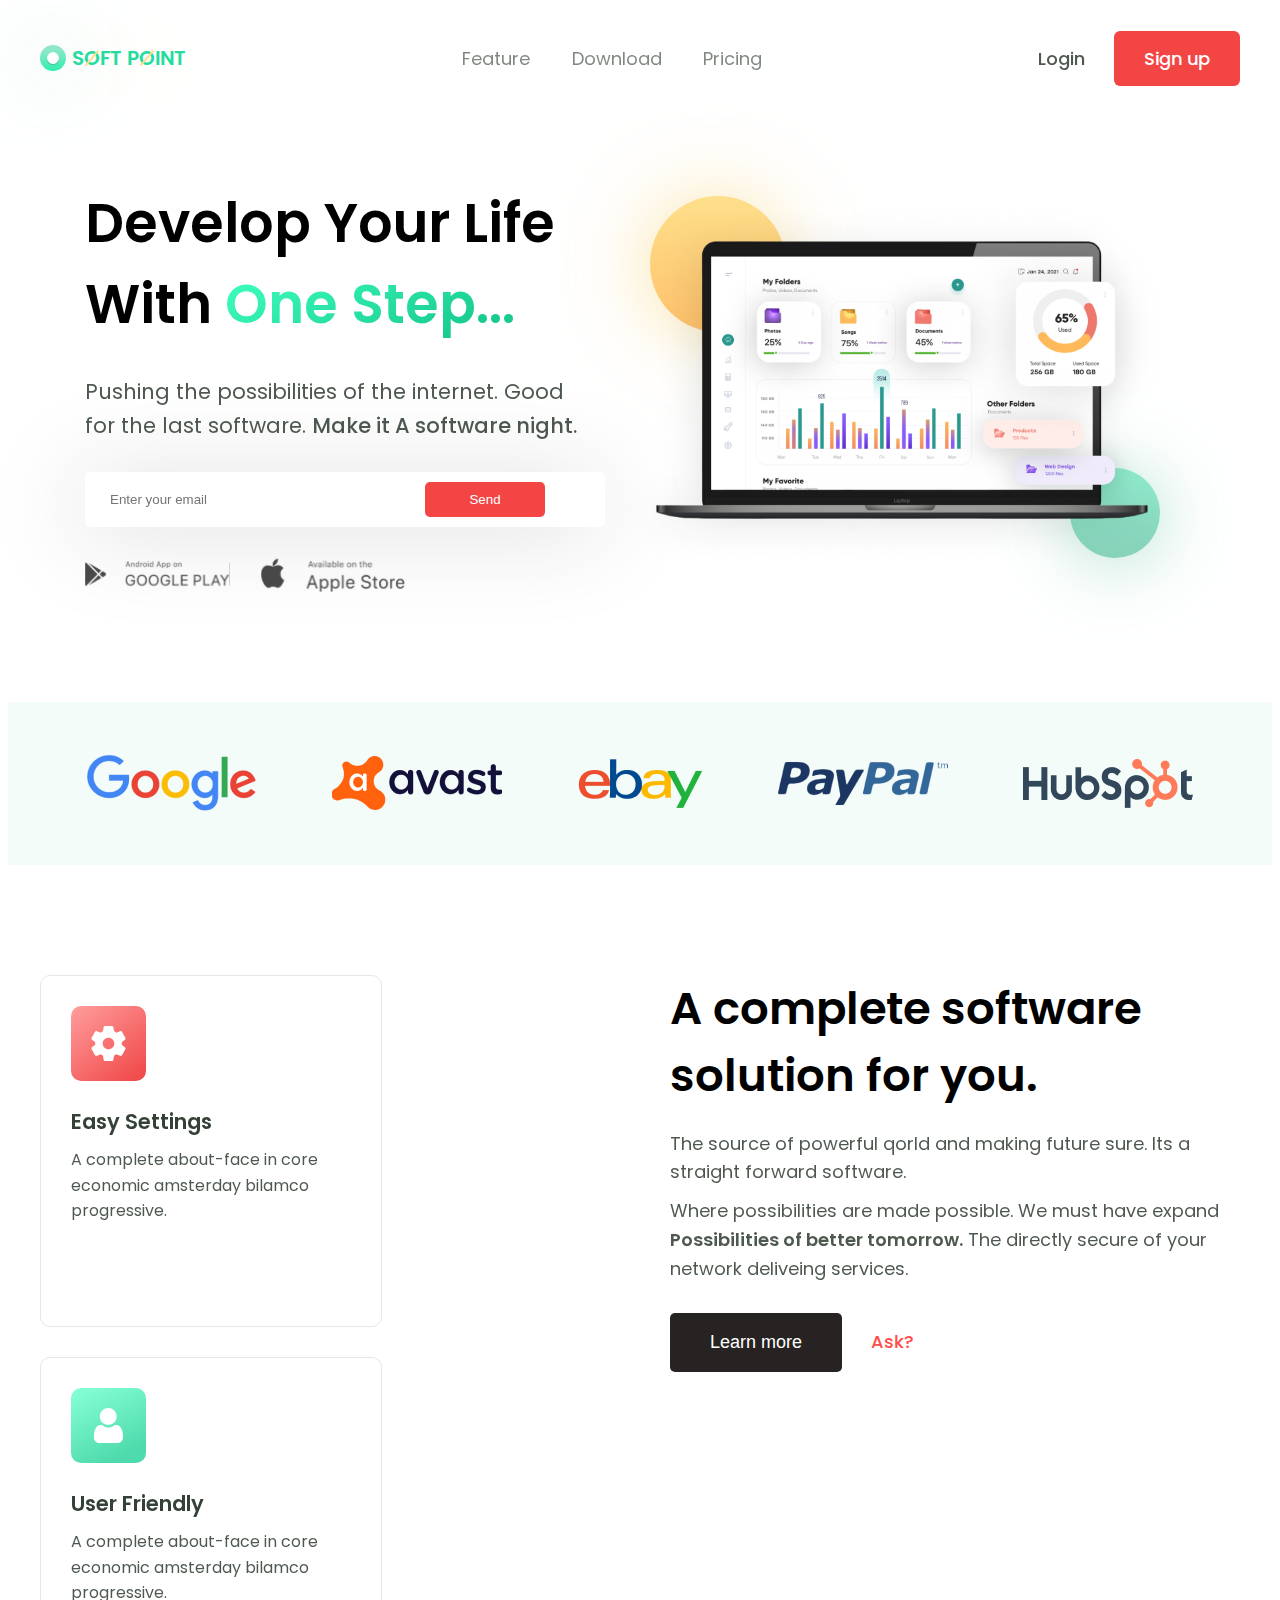
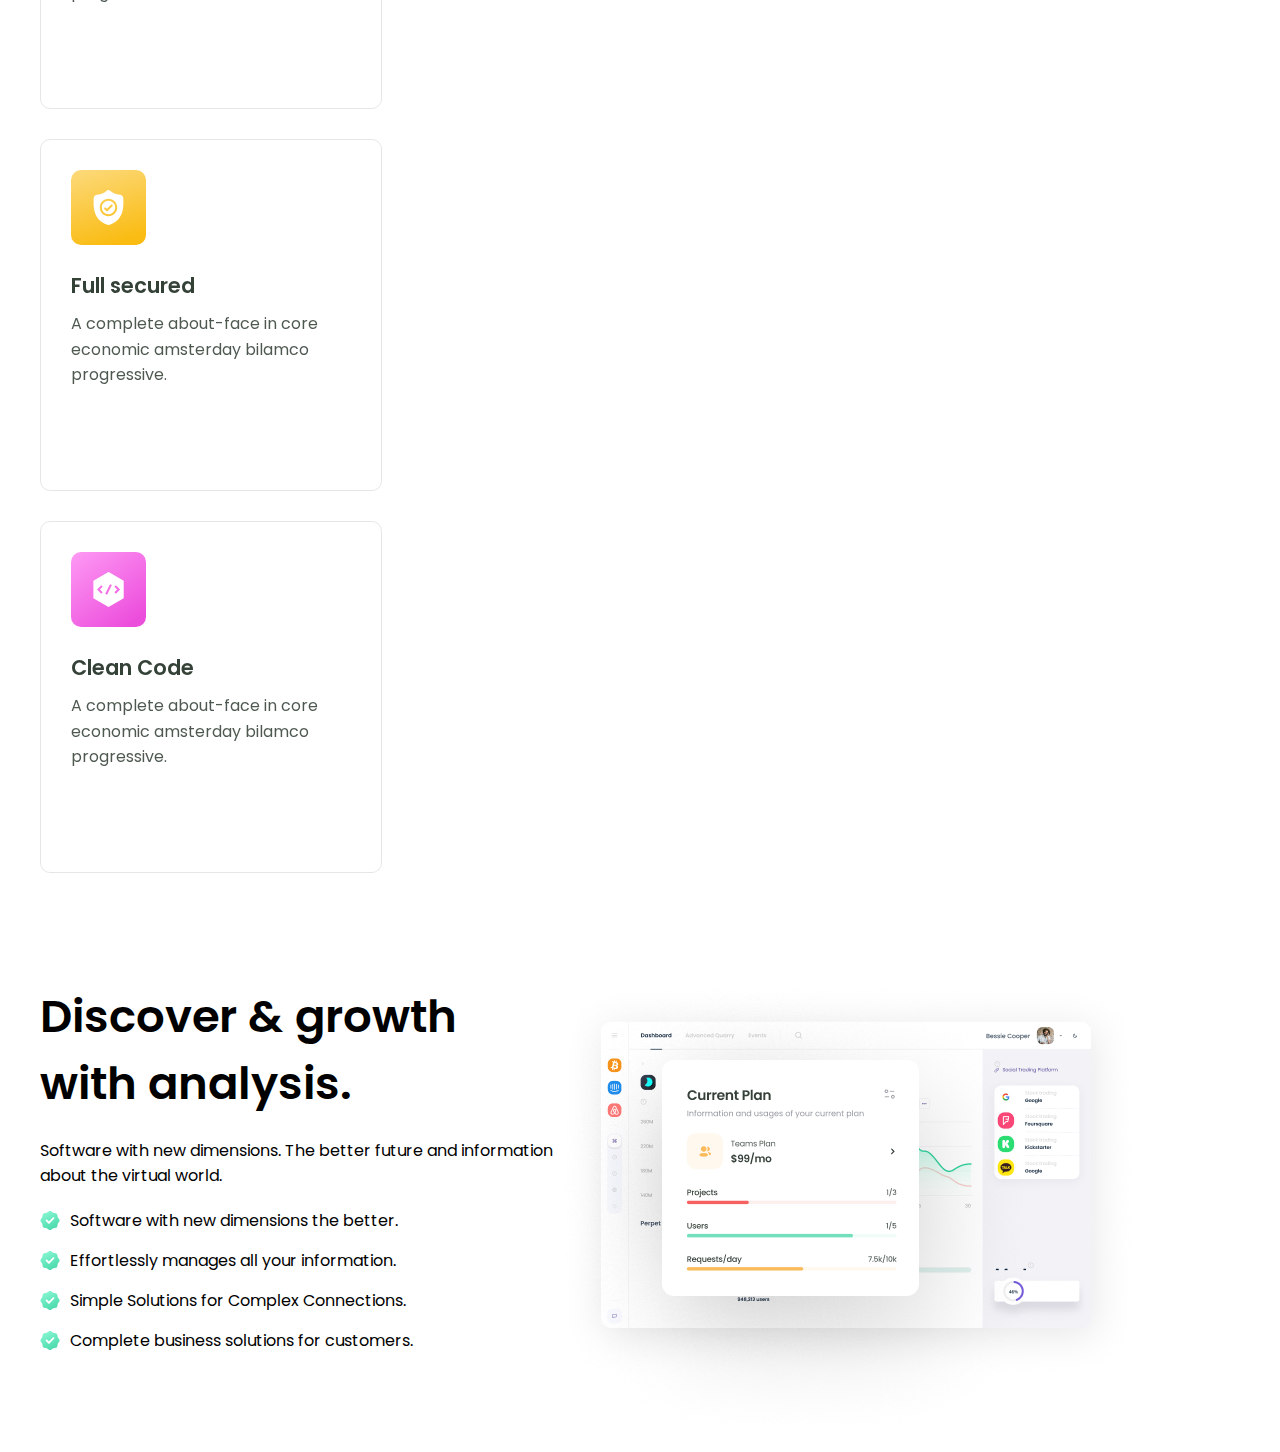
==== index.html @ b1c63329 "started feature section" ====
<!doctype html>
<html lang="en">
	<head>
		<meta charset="UTF-8">
		<meta name="viewport"
		      content="width=device-width, user-scalable=no, initial-scale=1.0, maximum-scale=1.0, minimum-scale=1.0">
		<meta http-equiv="X-UA-Compatible" content="ie=edge">
		<link rel="preconnect" href="https://fonts.googleapis.com">
		<link rel="preconnect" href="https://fonts.gstatic.com" crossorigin>
		<link href="https://fonts.googleapis.com/css2?family=Poppins:wght@400;500;600&display=swap" rel="stylesheet">
		<link rel="stylesheet" href="https://cdnjs.cloudflare.com/ajax/libs/modern-normalize/1.1.0/modern-normalize.min.css"
		      integrity="sha512-wpPYUAdjBVSE4KJnH1VR1HeZfpl1ub8YT/NKx4PuQ5NmX2tKuGu6U/JRp5y+Y8XG2tV+wKQpNHVUX03MfMFn9Q=="
		      crossorigin="anonymous" referrerpolicy="no-referrer"/>
		<link rel="stylesheet" href="./styles/styles.css">
		<title>Soft Point</title>
	</head>
	<body>
		<header>
			<div class="container">
				<nav class="nav">
					<!--<div>-->
					<a class="logo" href="#">
						<div class="logo__div logo__div--outer">
							<div class="logo__div logo__div--inner"></div>
						</div>
						<p class="logo__text">
							S<span class="logo__text--span">o</span>ft
							p<span class="logo__text--span">o</span>int
						</p>
					</a>
					<!--</div>-->
					<ul class="nav__list">
						<li class="nav__item">
							<a class="nav__link" href="#">Feature</a>
						</li>

						<li class="nav__item">
							<a class="nav__link" href="#">Download</a>
						</li>

						<li class="nav__item">
							<a class="nav__link" href="#">Pricing</a>
						</li>
					</ul>

					<div class="auth">
						<a class="auth__link" href="#">Login</a>
						<a class="auth__link auth__link--color" href="#">Sign up</a>
					</div>
				</nav>
			</div>
		</header>

		<main>
			<section class="section">
				<div class="container">
					<div class="hero">
						<div class="hero__left">
							<h1 class="hero__title">Develop Your Life With <span class="hero__title--span">One Step...</span></h1>
							<p class="hero__text">Pushing the possibilities of the internet. Good for
								the last software. <span class="hero__text--span">Make it A software night.</span>
							</p>
							<form class="hero__form">
								<input class="hero__form--input" type="email" placeholder="Enter your email">
								<button class="hero__form--button" type="submit">Send</button>
							</form>
							<div class="hero__stores">
								<img src="/img/hero/Daco_Google_Play.svg" width="145" alt="Google Play logo">
								<img src="/img/hero/Daco_App_Store.svg" width="145" alt="App Store logo">
							</div>
						</div>
						<div class="hero__right">
							<img class="hero__left--image" src="img/hero/laptop_image.png" alt="laptop">
						</div>

					</div>
				</div>
			</section>

			<div class="container companies">
				<img src="img/companies/Google_logo_1.png" alt="">
				<img src="img/companies/Avast_logo_2.png" alt="">
				<img src="img/companies/Ebay_logo_3.png" alt="">
				<img src="img/companies/Paypal_logo_4.png" alt="">
				<img src="img/companies/Hubspot_logo_5.png" alt="">
			</div>

			<section class="section">
				<div class="container skills">
					<div class="skills__left">
						<div class="skills__info">
							<div class="skills__image skills__image--red">
								<img src="/img/skills/Settings_1.svg" width="35" height="35" alt="Settings icon">
							</div>
							<h3 class="skills__title">Easy Settings</h3>
							<p class="skills__text">A complete about-face in
								core economic amsterday bilamco progressive.</p>
						</div>
						<div class="skills__info">
							<div class="skills__image skills__image--green">
								<img src="/img/skills/User_2.svg" width="35" height="35" alt="Settings icon">
							</div>
							<h3 class="skills__title">User Friendly</h3>
							<p class="skills__text">A complete about-face in
								core economic amsterday bilamco progressive.</p>
						</div>
						<div class="skills__info">
							<div class="skills__image skills__image--yellow">
								<img src="/img/skills/Shield_3.svg" width="35" height="35" alt="Settings icon">
							</div>
							<h3 class="skills__title">Full secured</h3>
							<p class="skills__text">A complete about-face in
								core economic amsterday bilamco progressive.</p>
						</div>
						<div class="skills__info">
							<div class="skills__image skills__image--pink">
								<img src="/img/skills/Coding_4.svg" width="35" height="35" alt="Settings icon">
							</div>
							<h3 class="skills__title">Clean Code</h3>
							<p class="skills__text">A complete about-face in
								core economic amsterday bilamco progressive.</p>
						</div>
					</div>

					<div class="skills__right">
						<h2 class="section__title">A complete software solution for you.</h2>
						<p class="skills__text skills__text--size skills__text--margin-top">The source of powerful qorld and making
							future sure. Its a
							straight forward
							software.</p>
						<p class="skills__text skills__text--size">Where possibilities are made possible. We must have expand
							<span class="skills__text--span">Possibilities of better tomorrow.</span> The directly secure of your
							network deliveing services.</p>
						<button class="skills__button">Learn more</button>
						<a class="skills__link" href="#">Ask?</a>
					</div>
				</div>
			</section>

			<div class="container feature">
				<div class="feature__left">
					<h2 class="section__title">Discover & growth with analysis.</h2>
					<p class="feature__text">Software with new dimensions. The better future
						and information about the virtual world.
					</p>
					<ul class="feature__list">
						<li class="feature__item">
							<img src="/img/feature/Star.svg" width="20" height="20" alt="Star icon">
							<p class="feature__point">Software with new dimensions the better.</p>
						</li>

						<li class="feature__item">
							<img src="/img/feature/Star.svg" width="20" height="20" alt="Star icon">
							<p class="feature__point">Effortlessly manages all your information.</p>
						</li>

						<li class="feature__item">
							<img src="/img/feature/Star.svg" width="20" height="20" alt="Star icon">
							<p class="feature__point">Simple Solutions for Complex Connections.</p>
						</li>

						<li class="feature__item">
							<img src="/img/feature/Star.svg" width="20" height="20" alt="Star icon">
							<p class="feature__point">Complete business solutions for customers.</p>
						</li>
					</ul>

				</div>
				<div class="feature__right">
					<img class="feature__image" src="/img/feature/img01.png" alt="">
					<img class="feature__image" src="/img/feature/img02.png" alt="">
					<img class="feature__image" src="/img/feature/img03.png" alt="">
				</div>
			</div>
		</main>
		<footer></footer>
	</body>
</html>
---- styles/styles.css ----
h1,
h2,
h3,
p {
    margin: 0;
    padding: 0;
}

ul {
    margin: 0;
    padding: 0;
    list-style: none;
}

a {
    text-decoration: none;
}

img {
    display: block;
    max-width: 100%;
    height: auto;
}

body {
    font-family: 'Poppins', sans-serif;
    font-weight: 400;
}

.container {
    padding-left: 15px;
    padding-right: 15px;
    margin: 0 auto;
    max-width: 1200px;
}

.nav {
    display: flex;
    justify-content: space-between;
    align-items: center;
    margin: 0 auto;
    padding-top: 35px;
    max-width: 1200px;
}

.nav__list {
    display: flex;
    width: 300px;
    justify-content: space-between;
}


.nav__link {
    padding: 15px 0;
    font-size: 18px;
    line-height: 1.5;
    color: #021206;
    opacity: .5;
    transition: all 250ms linear;
}

.nav__link:hover {
    color: #000;
    opacity: 1;
}

.logo {
    position: relative;
    display: flex;
    align-items: center;
    font-weight: 600;
    font-size: 20px;
    line-height: 1.5;
    text-transform: uppercase;
    color: #24DC9F;
}

.logo__div {
    position: relative;

    border-radius: 50px;
}

.logo__div--outer {
    width: 26px;
    height: 26px;
    margin-right: 6px;

    background: linear-gradient(176.15deg, #8EE7CA 19.68%, #2FEEAF 96.85%);
    box-shadow: 0 4px 70px rgba(155, 215, 195, 0.8);
}

.logo__div--inner {
    top: 50%;
    left: 50%;
    transform: translate(-50%, -50%);
    width: 10px;
    height: 10px;

    background: #FFFFFF;
    border: 1px solid #F9FEFC;
    box-shadow: 0 1px 1px rgba(5, 31, 23, 0.2);
}

.logo__text--span {
    position: relative;
}

.logo__text--span::after {
    content: '';
    position: absolute;
    width: 20px;
    height: 2px;
    top: 13px;
    left: -2px;

    background: #FEDF8B;
    box-shadow: -4px 1px 80px rgba(246, 216, 135, 0.7);
    border-radius: 56px;
    transform: rotate(-49.66deg);
}

.auth__link {
    padding: 15px 0;
    font-size: 18px;
    line-height: 1.5;
    font-weight: 500;
    color: #021206;
    opacity: 0.7;
    transition: all 250ms linear;
}

.auth__link:hover {
    color: #000;
    opacity: 1;
}

.auth__link:not(:last-child) {
    margin-right: 25px;
}

.auth__link--color {
    padding: 15px 30px;

    color: #FFFFFF;
    background: #F44545;
    border-radius: 6px;
    opacity: 1;
}

.section {
    padding: 110px 0;
}

/*          -------HERO-------           */

.hero {
    display: flex;
    justify-content: center;
    align-items: center;
}

.hero__left {
    width: 510px;
    display: flex;
    flex-direction: column;
    gap: 30px;
}

.hero__title {
    font-size: 54px;
    font-weight: 600;
}

.hero__title--span {
    background: linear-gradient(154.24deg, #3EFFC0 4.45%, #18CA90 83.73%);
    -webkit-background-clip: text;
    -webkit-text-fill-color: transparent;
    background-clip: text;
    text-fill-color: transparent;
}

.hero__text {
    font-size: 21px;
    line-height: 1.6;
    color: #021206;
    opacity: 0.7;
}

.hero__text--span {
    font-weight: 500;
}

.hero__form {
    position: relative;
    max-width: 470px;
}

.hero__form--input {
    position: relative;
    width: 100%;
    padding: 20px 25px;
    border: none;
    border-radius: 5px;
    background: #FFFFFF;
    filter: drop-shadow(-5px 5px 45px rgba(2, 18, 6, 0.15));

}

.hero__form--button {
    position: absolute;
    top: 10px;
    right: 10px;
    z-index: 2;
    padding: 10px 30px;
    width: 120px;
    background: #F44545;
    color: #FFFFFF;
    border: none;
    border-radius: 5px;
    cursor: pointer;
    transition: color 250ms linear;
}

.hero__form--button:hover {
    color: #000;
}

.hero__stores {
    display: flex;
    justify-content: start;
    align-items: center;
    gap: 30px;
}

.hero__right {
    max-width: 600px;
    position: relative;
}

.hero__right::before {
    content: '';
    position: absolute;
    top: 5px;
    left: 55px;
    width: 136px;
    height: 136px;
    background: linear-gradient(180deg, #FEDF8B 0%, #FFC16B 100%), linear-gradient(180deg, #FFE6A2 0%, #F9D678 100%);
    box-shadow: -4px 1px 80px rgba(246, 216, 135, 0.7);
    border-radius: 100px;
    z-index: -1;
}

.hero__right::after {
    content: '';
    position: absolute;
    bottom: 25px;
    right: 35px;
    width: 90px;
    height: 90px;
    background: linear-gradient(176.15deg, #8EE7CA 19.68%, #87D2BA 96.85%);
    box-shadow: 0 4px 70px rgba(155, 215, 195, 0.8);
    border-radius: 56px;
    z-index: -1;
}


/*        -------COMPANIES-------       */

.companies {
    display: flex;
    justify-content: center;
    align-items: center;
    gap: 75px;
    padding: 53px 225px;
    max-width: 100%;

    background: rgba(142, 230, 201, 0.1);
}

@media screen and (max-width: 1199px) {
    .companies {
        flex-direction: column;
    }
}


/*    -------SKILlS-------     */

.skills {
    display: flex;
    gap: 30px;
}

.skills__left {
    display: flex;
    flex-wrap: wrap;
    width: 600px;
    gap: 30px;
}

.skills__info {
    padding: 30px;
    width: 280px;
    height: 290px;

    border: 1px solid rgba(2, 18, 6, 0.1);
    border-radius: 10px;
    transition: all 250ms linear;
}

.skills__info:hover {
    background: #FFFFFF;
    box-shadow: 0px 15px 65px rgba(65, 77, 68, 0.15);
}

.skills__image {
    width: 75px;
    height: 75px;
    display: flex;
    justify-content: center;
    border-radius: 10px;
}

.skills__image--red {
    background: linear-gradient(141.58deg, #FF9A9A 3.63%, #F14C4C 91.45%);
}

.skills__image--green {
    background: linear-gradient(154.24deg, #85FED6 4.45%, #4EDAAC 83.73%);
}

.skills__image--yellow {
    background: linear-gradient(163.65deg, #FCD876 4.69%, #FABC13 88.66%);
}

.skills__image--pink {
    background: linear-gradient(143.75deg, #FE9AF4 0%, #EC4EDC 88.72%);
}

.skills__title {
    margin-top: 25px;
    font-size: 21px;
    line-height: 1.5;
    font-weight: 600;
    color: #021206;
    opacity: 0.8;
}

.skills__text {
    margin-top: 10px;
    font-size: 16px;
    line-height: 1.6;
    color: #021206;
    opacity: 0.7;
}

.skills__right {
    width: 550px;
}

.section__title {
    font-size: 45px;
    line-height: 1.5;
    font-weight: 600;
}

.skills__text--size {
    font-size: 18px;
}

.skills__text--margin-top {
    margin-top: 20px;
}

.skills__text--span {
    font-weight: 600;
}

.skills__button {
    padding: 15px 40px;
    margin-top: 30px;
    font-size: 18px;
    line-height: 1.6;
    color: #FFFFFF;
    background: #282323;
    border: none;
    border-radius: 5px;

    cursor: pointer;
    transition: all 250ms linear;
}

.skills__button:hover {
    background: #F44545;
    color: #000;
}

.skills__link {
    margin-left: 25px;
    font-size: 18px;
    line-height: 1.6;
    font-weight: 500;
    color: #FF4D4D;
    transition: color 250ms linear;
}

.skills__link:hover {
    color: #000;
}


/*        -------FEATURE-------         */

.feature {
    display: flex;
}

.feature__left {
    display: flex;
    flex-wrap: wrap;
    gap: 20px;
    width: 520px;
}

.feature__list {
    display: flex;
    flex-wrap: wrap;
    gap: 15px;
}

.feature__item {
    display: flex;
    gap: 10px;
}

.feature__right {
    position: relative;
    width: 590px;
}

.feature__image {
    position: absolute;
}
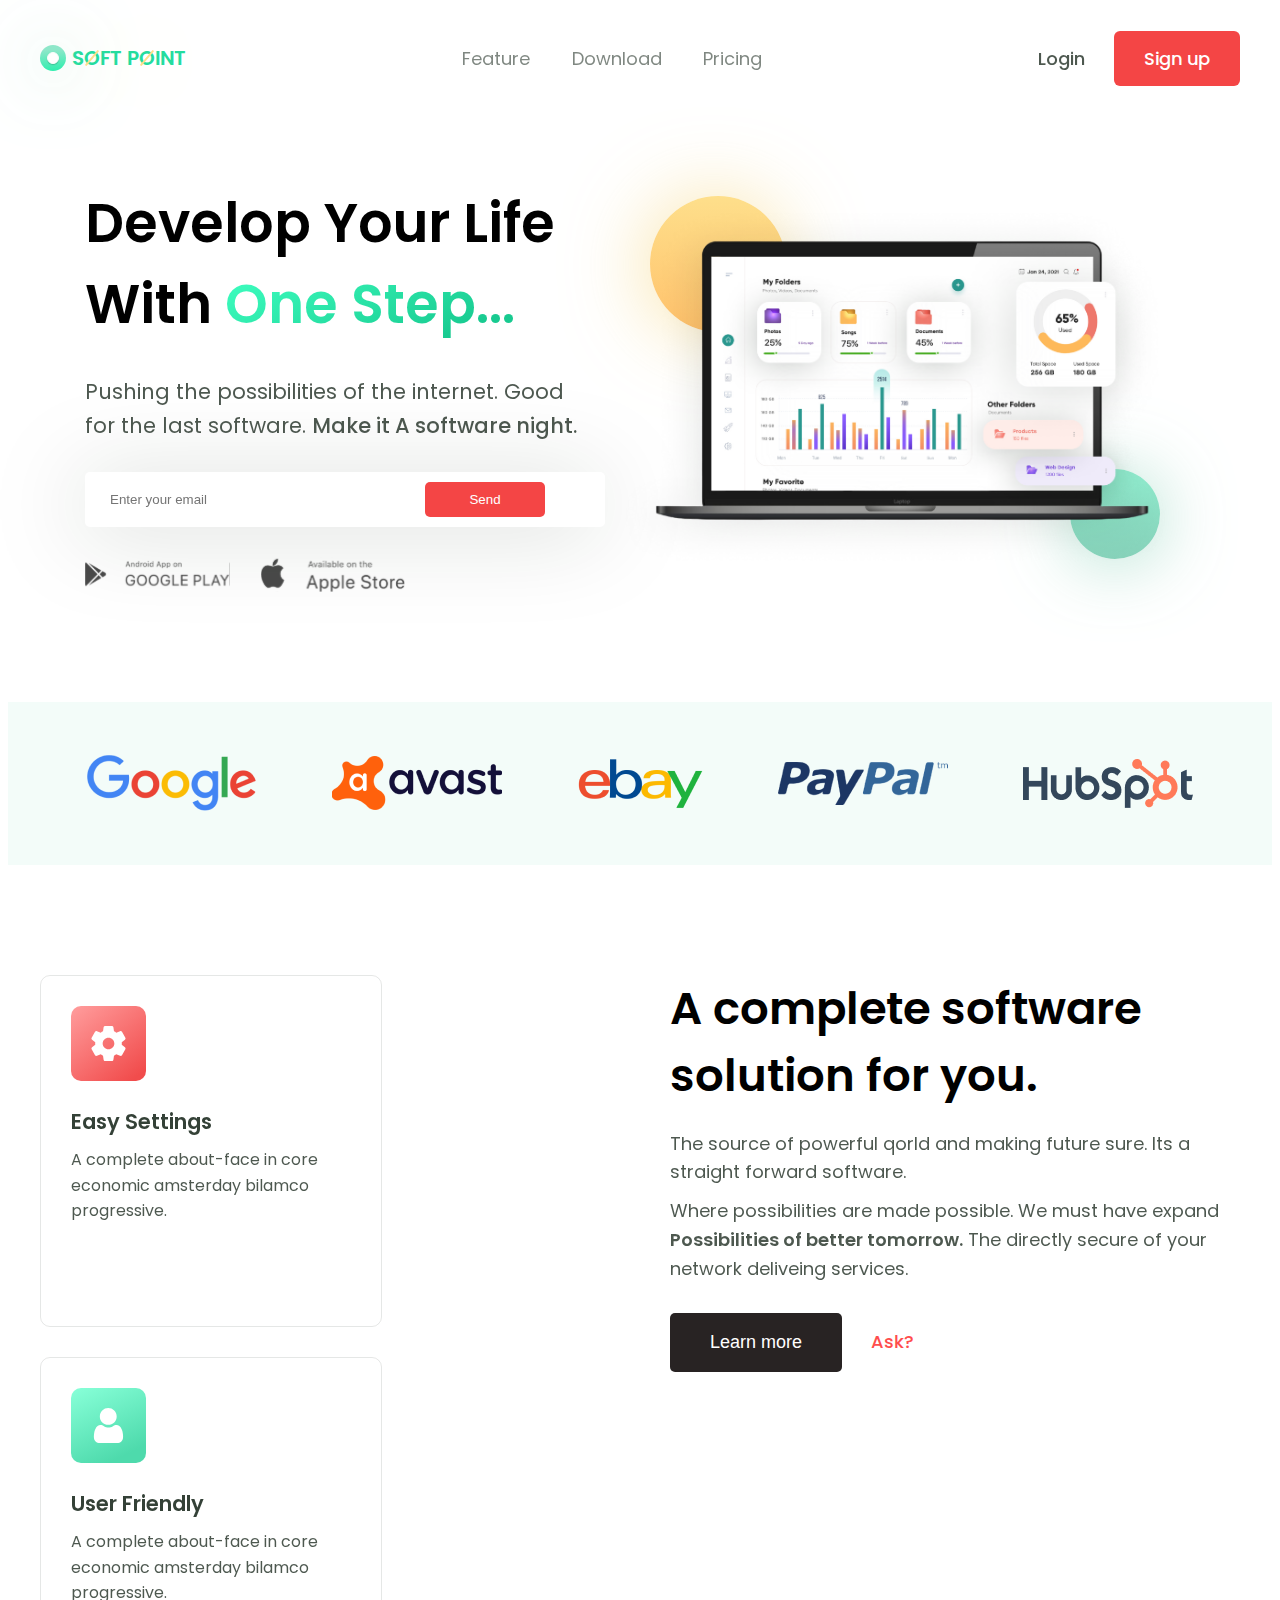
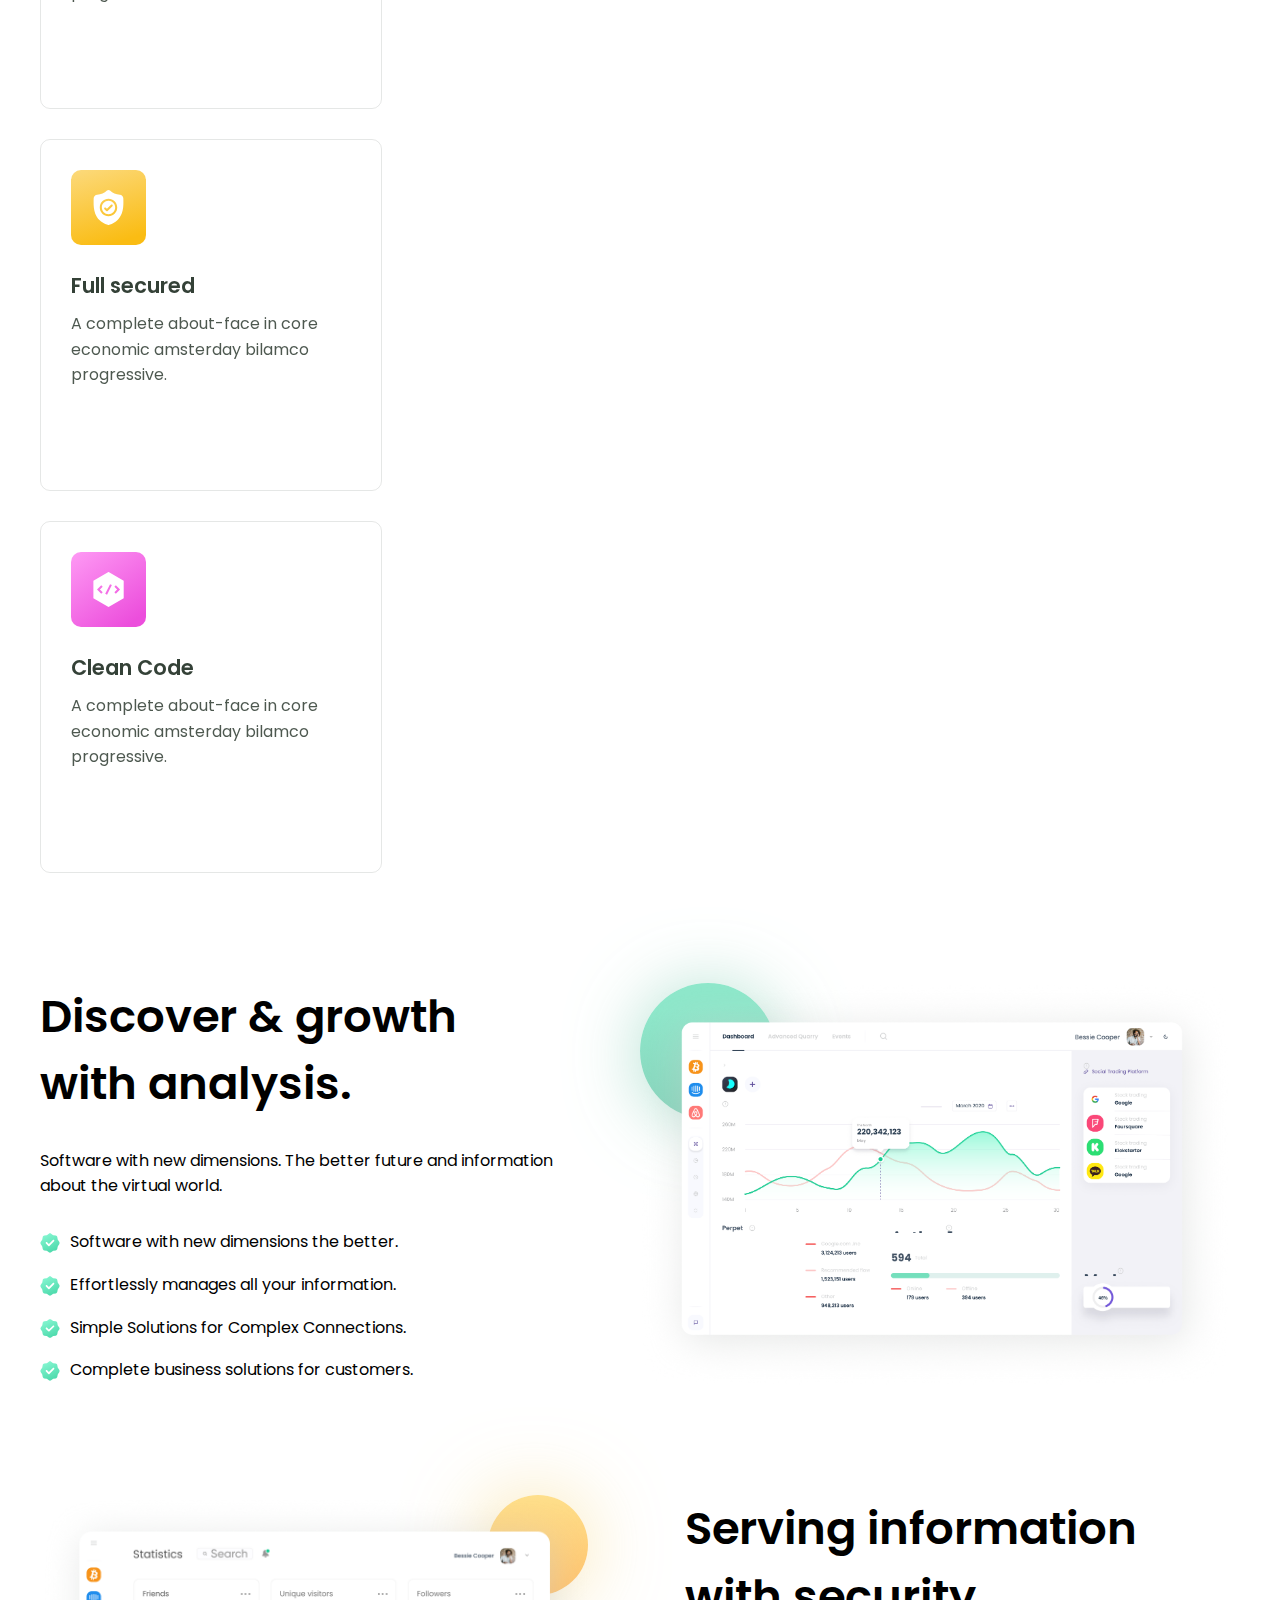
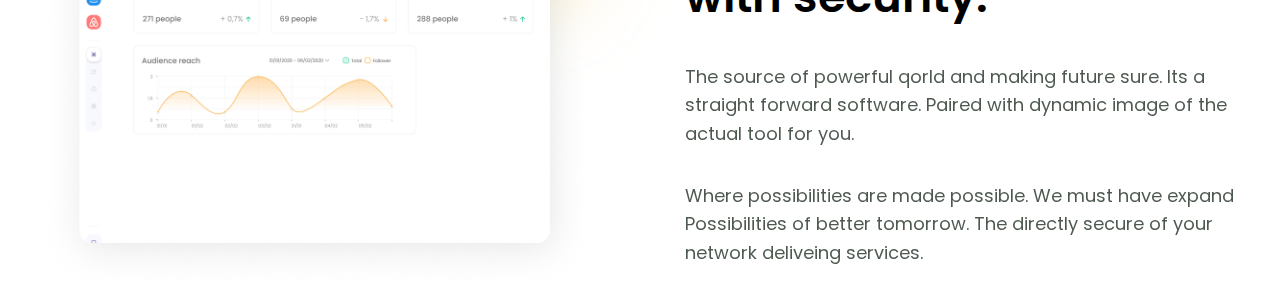
==== commit 81fac0e3: "add feature and info sections" ====
--- a/index.html
+++ b/index.html
@@ -70,20 +70,22 @@
 							</div>
 						</div>
 						<div class="hero__right">
-							<img class="hero__left--image" src="img/hero/laptop_image.png" alt="laptop">
-						</div>
-
-					</div>
-				</div>
-			</section>
-
-			<div class="container companies">
-				<img src="img/companies/Google_logo_1.png" alt="">
-				<img src="img/companies/Avast_logo_2.png" alt="">
-				<img src="img/companies/Ebay_logo_3.png" alt="">
-				<img src="img/companies/Paypal_logo_4.png" alt="">
-				<img src="img/companies/Hubspot_logo_5.png" alt="">
-			</div>
+							<img src="img/hero/laptop_image.png" alt="laptop">
+						</div>
+
+					</div>
+				</div>
+			</section>
+
+			<section class="section">
+				<div class="container companies">
+					<img src="img/companies/Google_logo_1.png" alt="">
+					<img src="img/companies/Avast_logo_2.png" alt="">
+					<img src="img/companies/Ebay_logo_3.png" alt="">
+					<img src="img/companies/Paypal_logo_4.png" alt="">
+					<img src="img/companies/Hubspot_logo_5.png" alt="">
+				</div>
+			</section>
 
 			<section class="section">
 				<div class="container skills">
@@ -137,41 +139,69 @@
 				</div>
 			</section>
 
-			<div class="container feature">
-				<div class="feature__left">
-					<h2 class="section__title">Discover & growth with analysis.</h2>
-					<p class="feature__text">Software with new dimensions. The better future
-						and information about the virtual world.
-					</p>
-					<ul class="feature__list">
-						<li class="feature__item">
-							<img src="/img/feature/Star.svg" width="20" height="20" alt="Star icon">
-							<p class="feature__point">Software with new dimensions the better.</p>
-						</li>
-
-						<li class="feature__item">
-							<img src="/img/feature/Star.svg" width="20" height="20" alt="Star icon">
-							<p class="feature__point">Effortlessly manages all your information.</p>
-						</li>
-
-						<li class="feature__item">
-							<img src="/img/feature/Star.svg" width="20" height="20" alt="Star icon">
-							<p class="feature__point">Simple Solutions for Complex Connections.</p>
-						</li>
-
-						<li class="feature__item">
-							<img src="/img/feature/Star.svg" width="20" height="20" alt="Star icon">
-							<p class="feature__point">Complete business solutions for customers.</p>
-						</li>
-					</ul>
-
-				</div>
-				<div class="feature__right">
-					<img class="feature__image" src="/img/feature/img01.png" alt="">
-					<img class="feature__image" src="/img/feature/img02.png" alt="">
-					<img class="feature__image" src="/img/feature/img03.png" alt="">
-				</div>
-			</div>
+			<section class="section">
+				<div class="container feature">
+					<div class="feature__left">
+						<h2 class="section__title">Discover & growth with analysis.</h2>
+						<p class="feature__text">Software with new dimensions. The better future
+							and information about the virtual world.
+						</p>
+						<ul class="feature__list">
+							<li class="feature__item">
+								<img src="/img/feature/Star.svg" width="20" height="20" alt="Star icon">
+								<p class="feature__point">Software with new dimensions the better.</p>
+							</li>
+
+							<li class="feature__item">
+								<img src="/img/feature/Star.svg" width="20" height="20" alt="Star icon">
+								<p class="feature__point">Effortlessly manages all your information.</p>
+							</li>
+
+							<li class="feature__item">
+								<img src="/img/feature/Star.svg" width="20" height="20" alt="Star icon">
+								<p class="feature__point">Simple Solutions for Complex Connections.</p>
+							</li>
+
+							<li class="feature__item">
+								<img src="/img/feature/Star.svg" width="20" height="20" alt="Star icon">
+								<p class="feature__point">Complete business solutions for customers.</p>
+							</li>
+						</ul>
+
+					</div>
+					<div class="feature__right">
+						<img class="feature__image" src="/img/feature/img02.png" alt="">
+						<!--<img class="feature__image feature__image&#45;&#45;position feature__image&#45;&#45;position-left"-->
+						<!--     src="/img/feature/img02.png" alt="">-->
+						<!--<img class="feature__image feature__image&#45;&#45;position feature__image&#45;&#45;position-right"-->
+						<!--     src="/img/feature/img03.png" alt="">-->
+					</div>
+				</div>
+			</section>
+
+			<section class="section">
+				<div class="container info">
+					<div class="info__left">
+						<img src="/img/info/Dashboard.png" alt="Dashboard image">
+					</div>
+
+					<div class="info__right">
+						<h2 class="section__title">Serving information with security.</h2>
+						<p class="info__text">The source of powerful qorld and making future sure.
+							Its a straight forward software. Paired with dynamic
+							image of the actual tool for you.
+						</p>
+						<p class="info__text">Where possibilities are made possible.
+							We must have expand
+							<span class="info__span">
+								Possibilities of better tomorrow.
+							</span>
+							The directly secure of your network deliveing services.
+						</p>
+					</div>
+				</div>
+			</section>
+
 		</main>
 		<footer></footer>
 	</body>
--- a/styles/styles.css
+++ b/styles/styles.css
@@ -34,6 +34,10 @@
     max-width: 1200px;
 }
 
+.section {
+    padding-top: 110px;
+}
+
 .nav {
     display: flex;
     justify-content: space-between;
@@ -146,10 +150,6 @@
     background: #F44545;
     border-radius: 6px;
     opacity: 1;
-}
-
-.section {
-    padding: 110px 0;
 }
 
 /*          -------HERO-------           */
@@ -414,6 +414,7 @@
 
 .feature {
     display: flex;
+    gap: 80px;
 }
 
 .feature__left {
@@ -439,6 +440,57 @@
     width: 590px;
 }
 
-.feature__image {
-    position: absolute;
+
+.feature__right::before {
+    content: '';
+    position: absolute;
+    top: 0;
+    left: 0;
+    width: 136px;
+    height: 136px;
+    background: linear-gradient(176.15deg, #8EE7CA 19.68%, #87D2BA 96.85%);
+    box-shadow: 0 4px 70px rgba(155, 215, 195, 0.8);
+    border-radius: 100px;
+    z-index: -1;
+}
+
+
+/*        --------INFO----------       */
+
+.info {
+    display: flex;
+    gap: 90px;
+}
+
+.info__left {
+    position: relative;
+    width: 50%;
+}
+
+.info__left::before {
+    content: '';
+    position: absolute;
+    top: 0;
+    right: 7px;
+    width: 100px;
+    height: 100px;
+    background: linear-gradient(180deg, #FEDF8B 0%, #FFC16B 100%), linear-gradient(180deg, #FFE6A2 0%, #F9D678 100%);
+    box-shadow: -4px 1px 80px rgba(246, 216, 135, 0.7);
+    border-radius: 100px;
+    z-index: -1;
+}
+
+.info__text {
+    font-weight: 400;
+    font-size: 18px;
+    line-height: 1.6;
+    color: #021206;
+    opacity: 0.7;
+}
+
+.info__right {
+    display: flex;
+    flex-wrap: wrap;
+    gap: 10px;
+    width: 50%;
 }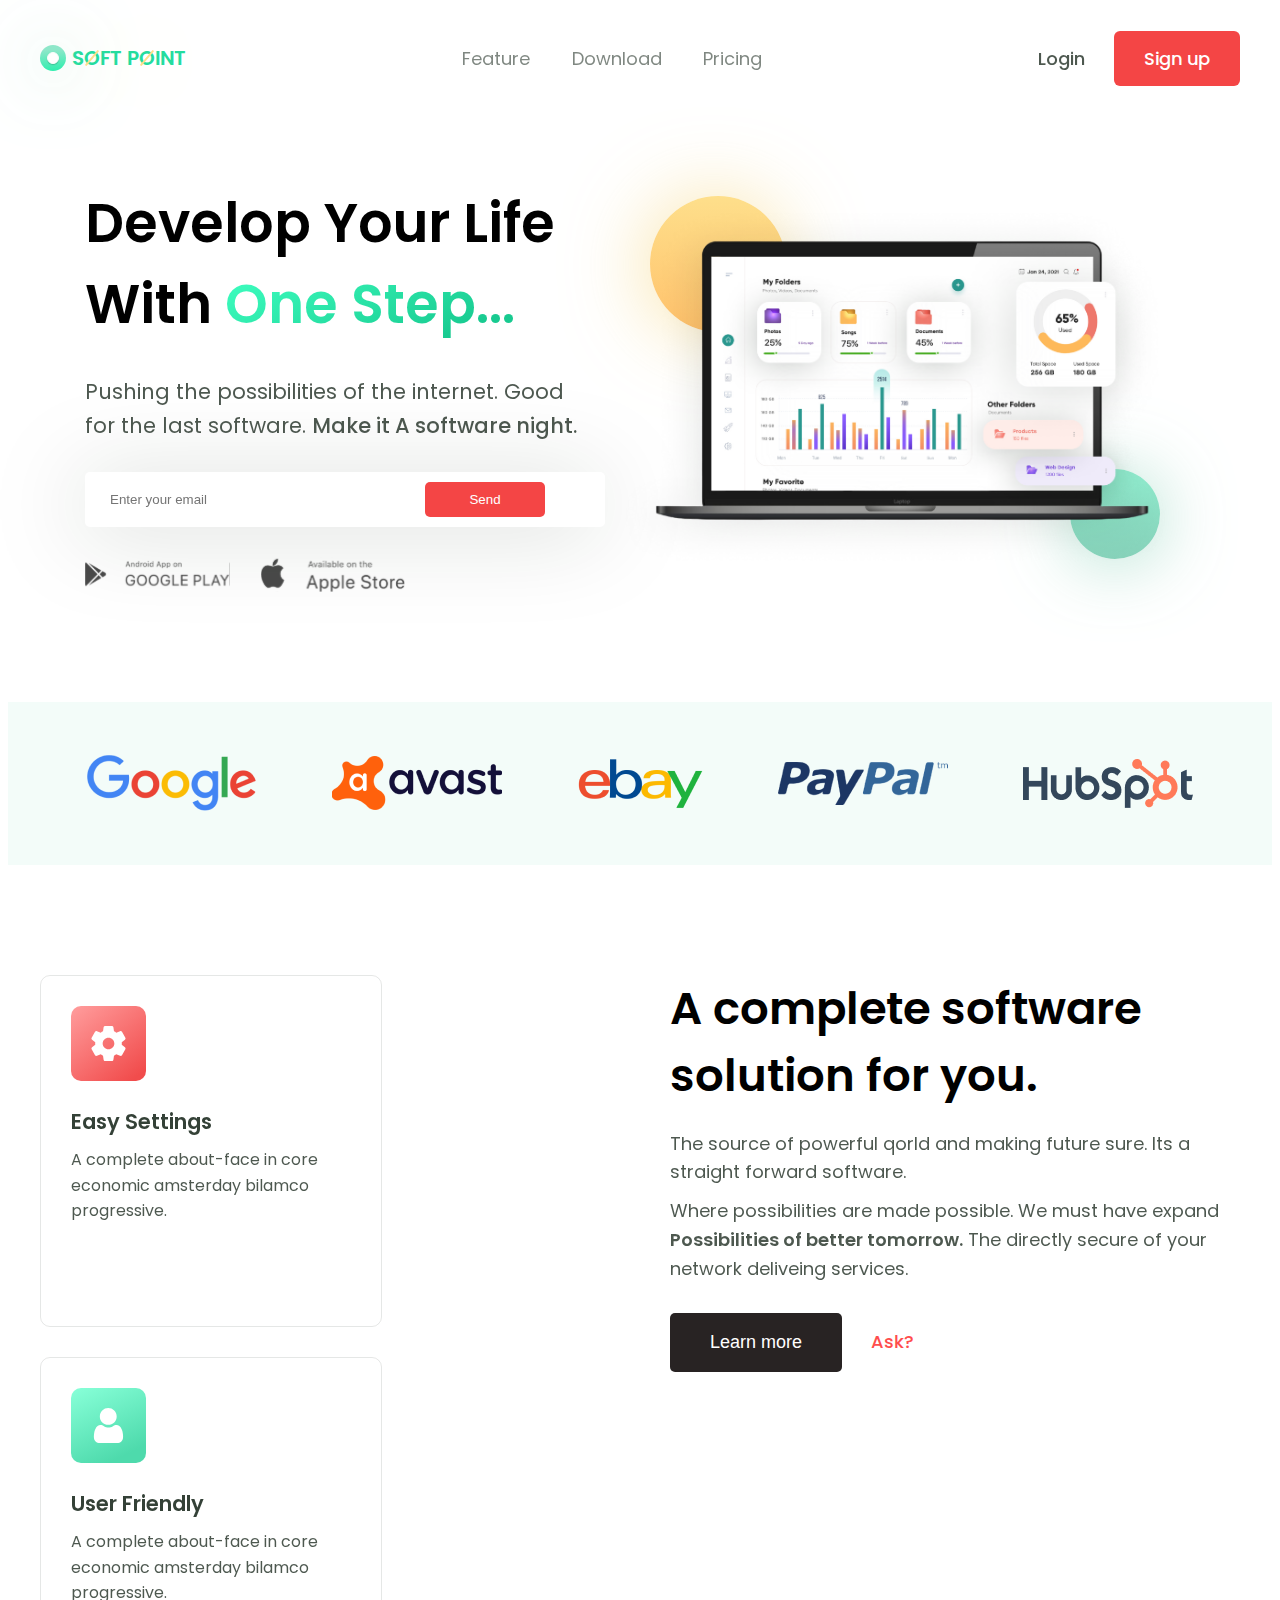
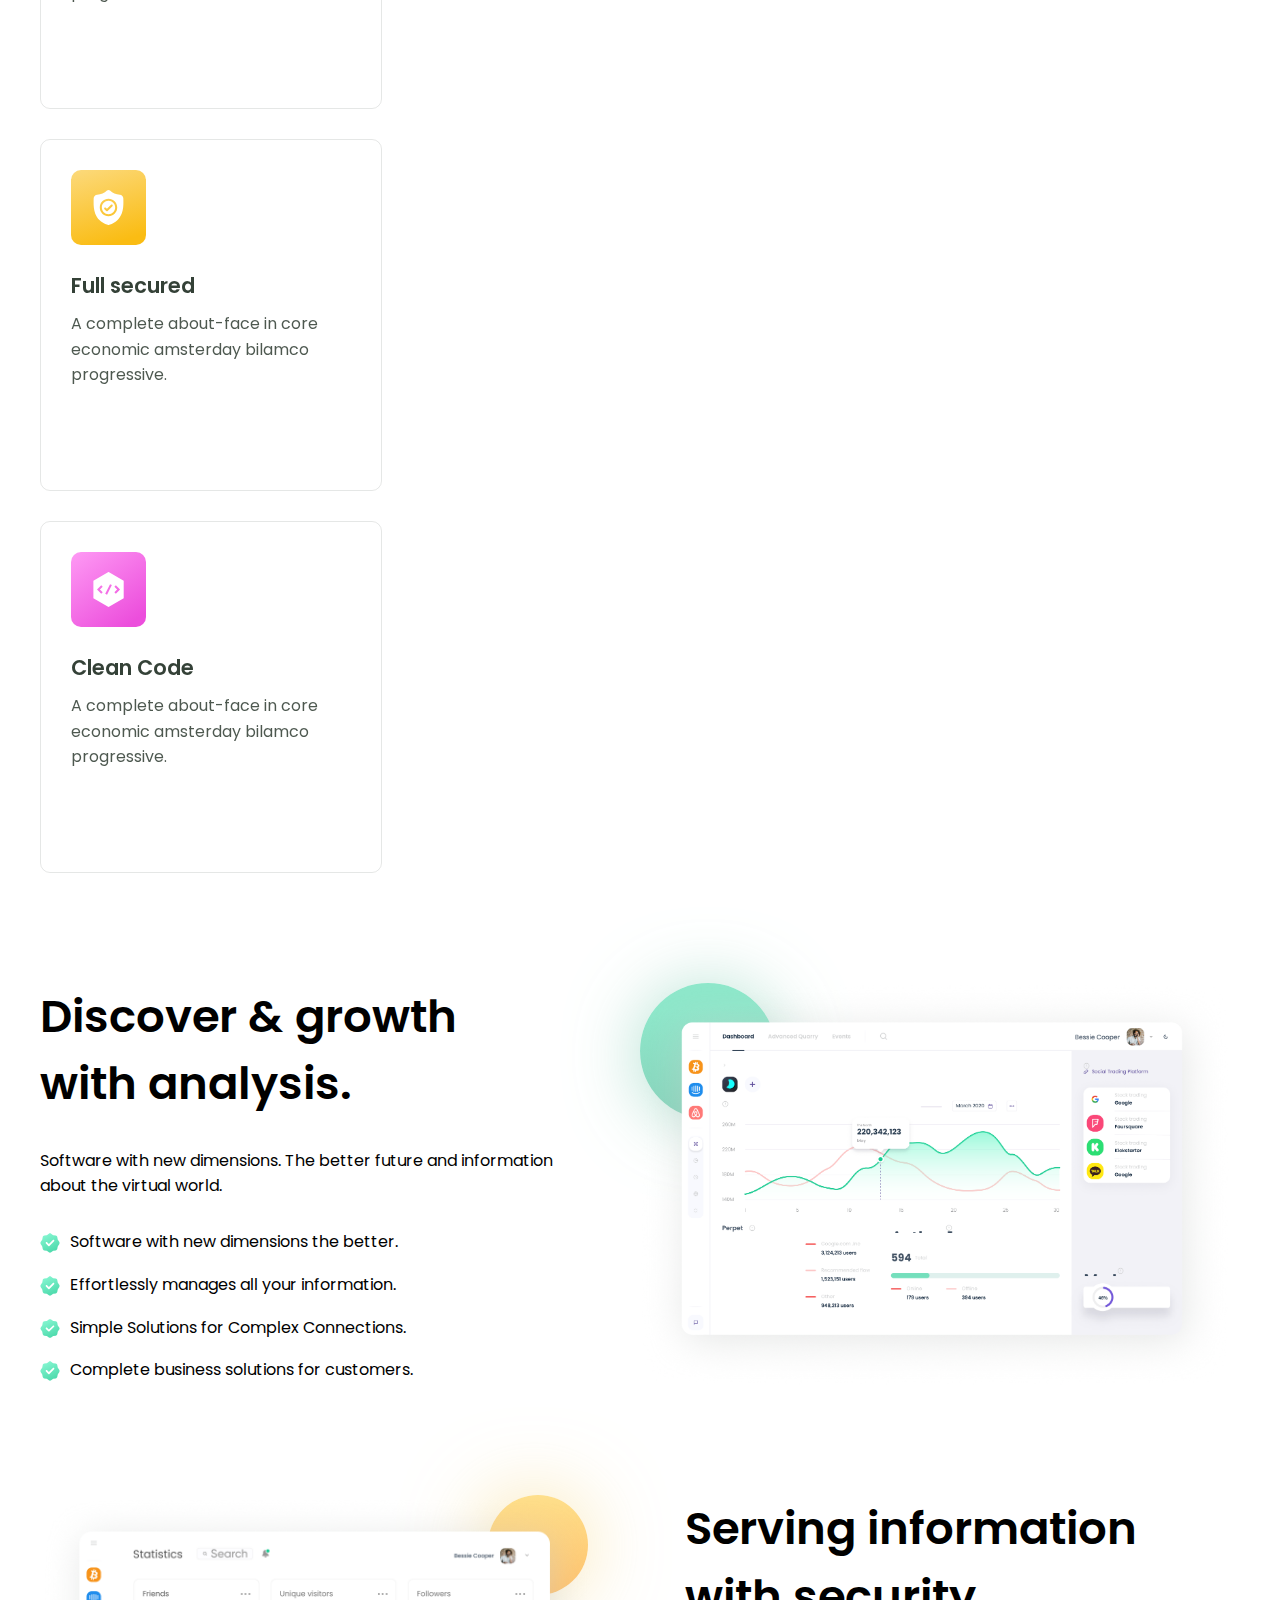
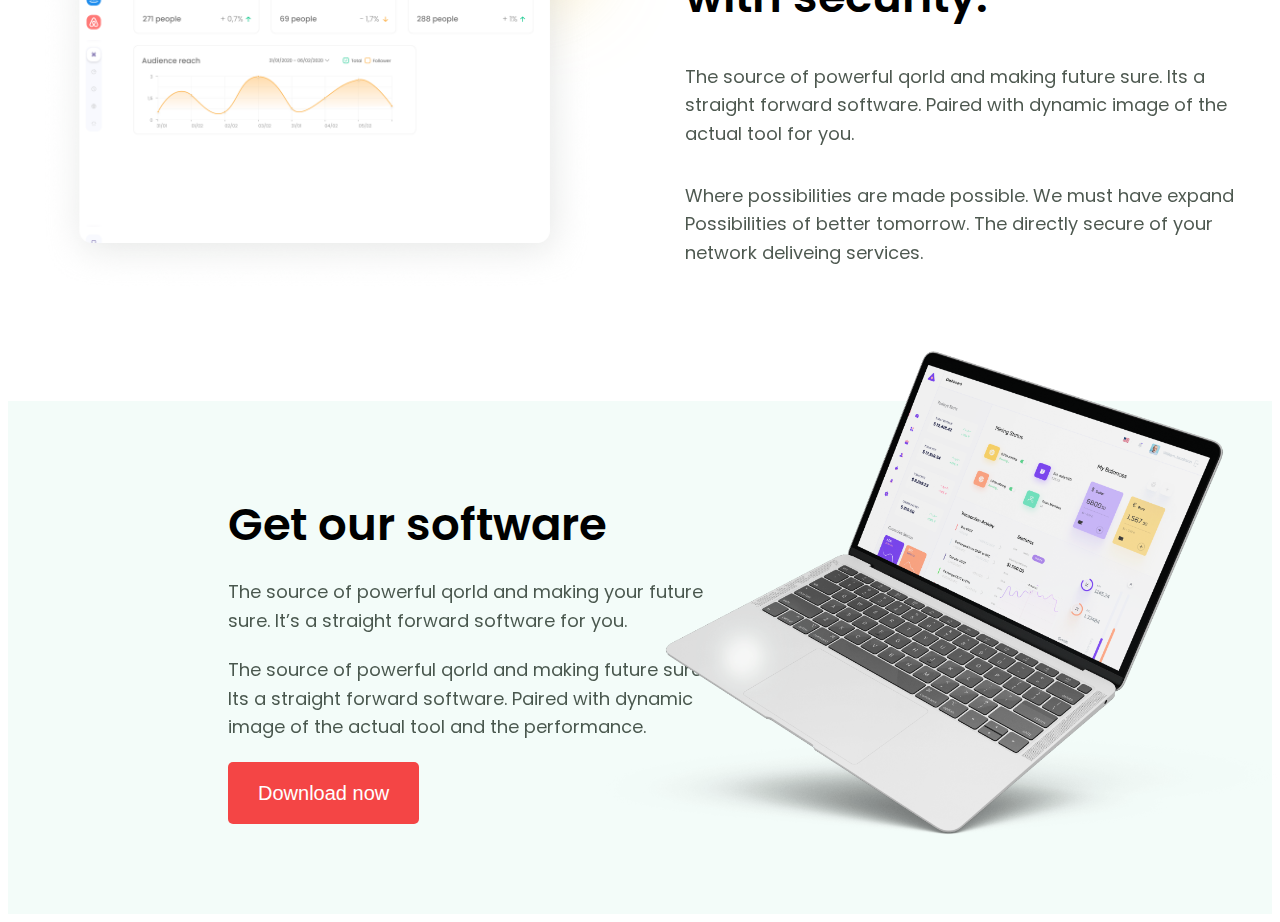
==== commit fd82a722: "add software section" ====
--- a/index.html
+++ b/index.html
@@ -202,6 +202,28 @@
 				</div>
 			</section>
 
+			<section class="section">
+				<div class="container software">
+					<div class="software__left">
+						<h2 class="section__title">Get our software</h2>
+						<p class="software__text">
+							The source of powerful qorld and making your future sure.
+							It’s a straight forward software for you.
+
+						</p>
+						<p class="software__text">
+							The source of powerful qorld and making future sure.
+							Its a straight forward software.
+							Paired with dynamic image of the actual tool and the performance.
+						</p>
+						<button class="software__button">Download now</button>
+					</div>
+
+					<!--<div class="software__right">-->
+					<img class="software__image" src="/img/software/laptop.png" alt="laptop image">
+					<!--</div>-->
+				</div>
+			</section>
 		</main>
 		<footer></footer>
 	</body>
--- a/styles/styles.css
+++ b/styles/styles.css
@@ -311,7 +311,7 @@
 
 .skills__info:hover {
     background: #FFFFFF;
-    box-shadow: 0px 15px 65px rgba(65, 77, 68, 0.15);
+    box-shadow: 0 15px 65px rgba(65, 77, 68, 0.15);
 }
 
 .skills__image {
@@ -493,4 +493,50 @@
     flex-wrap: wrap;
     gap: 10px;
     width: 50%;
-}+}
+
+
+/*        -------SOFTWARE-------        */
+
+.software {
+    position: relative;
+    display: flex;
+    padding: 90px 220px;
+    background: rgba(142, 230, 201, 0.1);
+    max-width: 100%;
+    background: rgba(142, 230, 201, 0.1);
+}
+
+.software__left {
+    display: flex;
+    flex-wrap: wrap;
+    gap: 20px;
+    width: 480px;
+}
+
+.software__text {
+    font-weight: 400;
+    font-size: 18px;
+    line-height: 1.6;
+    color: #021206;
+    opacity: 0.7;
+}
+
+.software__button {
+    padding: 15px 30px;
+    font-weight: 500;
+    font-size: 20px;
+    line-height: 1.6;
+    color: #FFFFFF;
+    background: #F44545;
+    border-radius: 5px;
+    border: none;
+}
+
+.software__image {
+    position: absolute;
+    right: -60px;
+    top: -75px;
+    width: 800px;
+    height: 550px;
+}
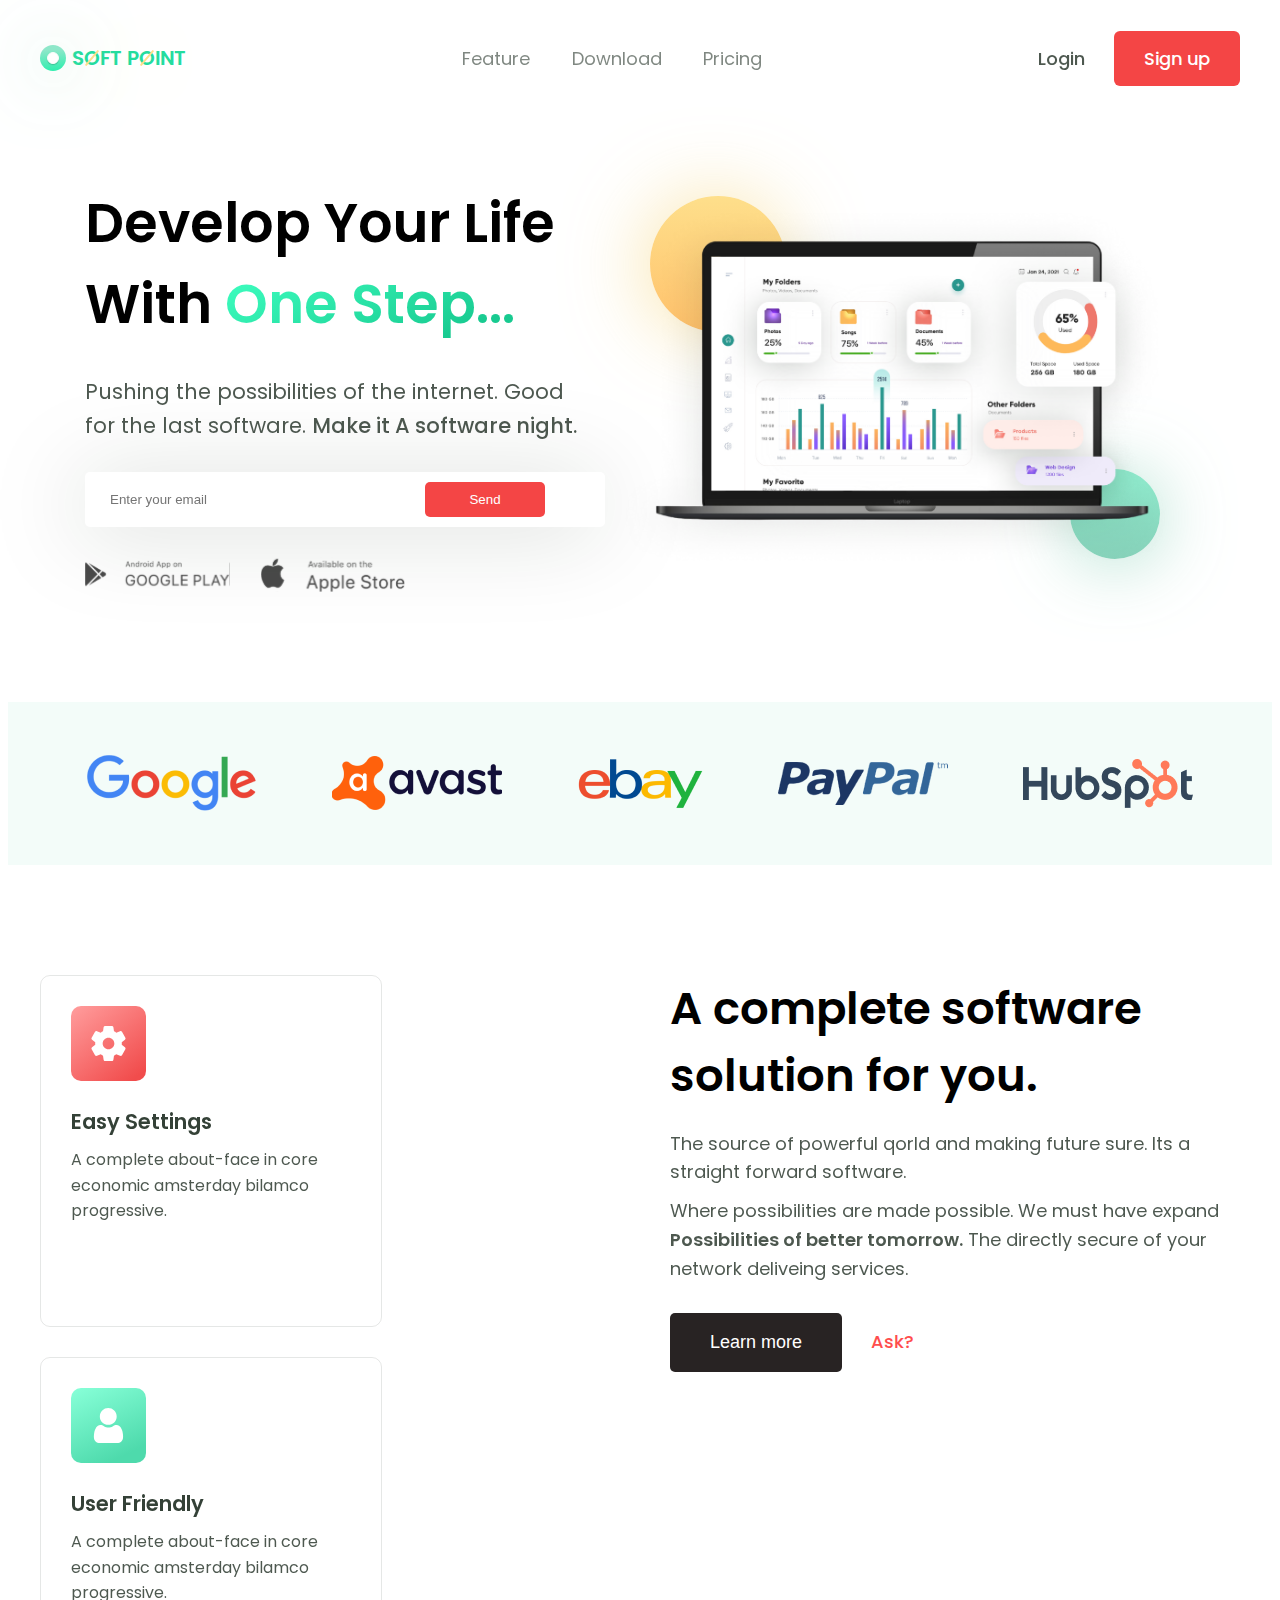
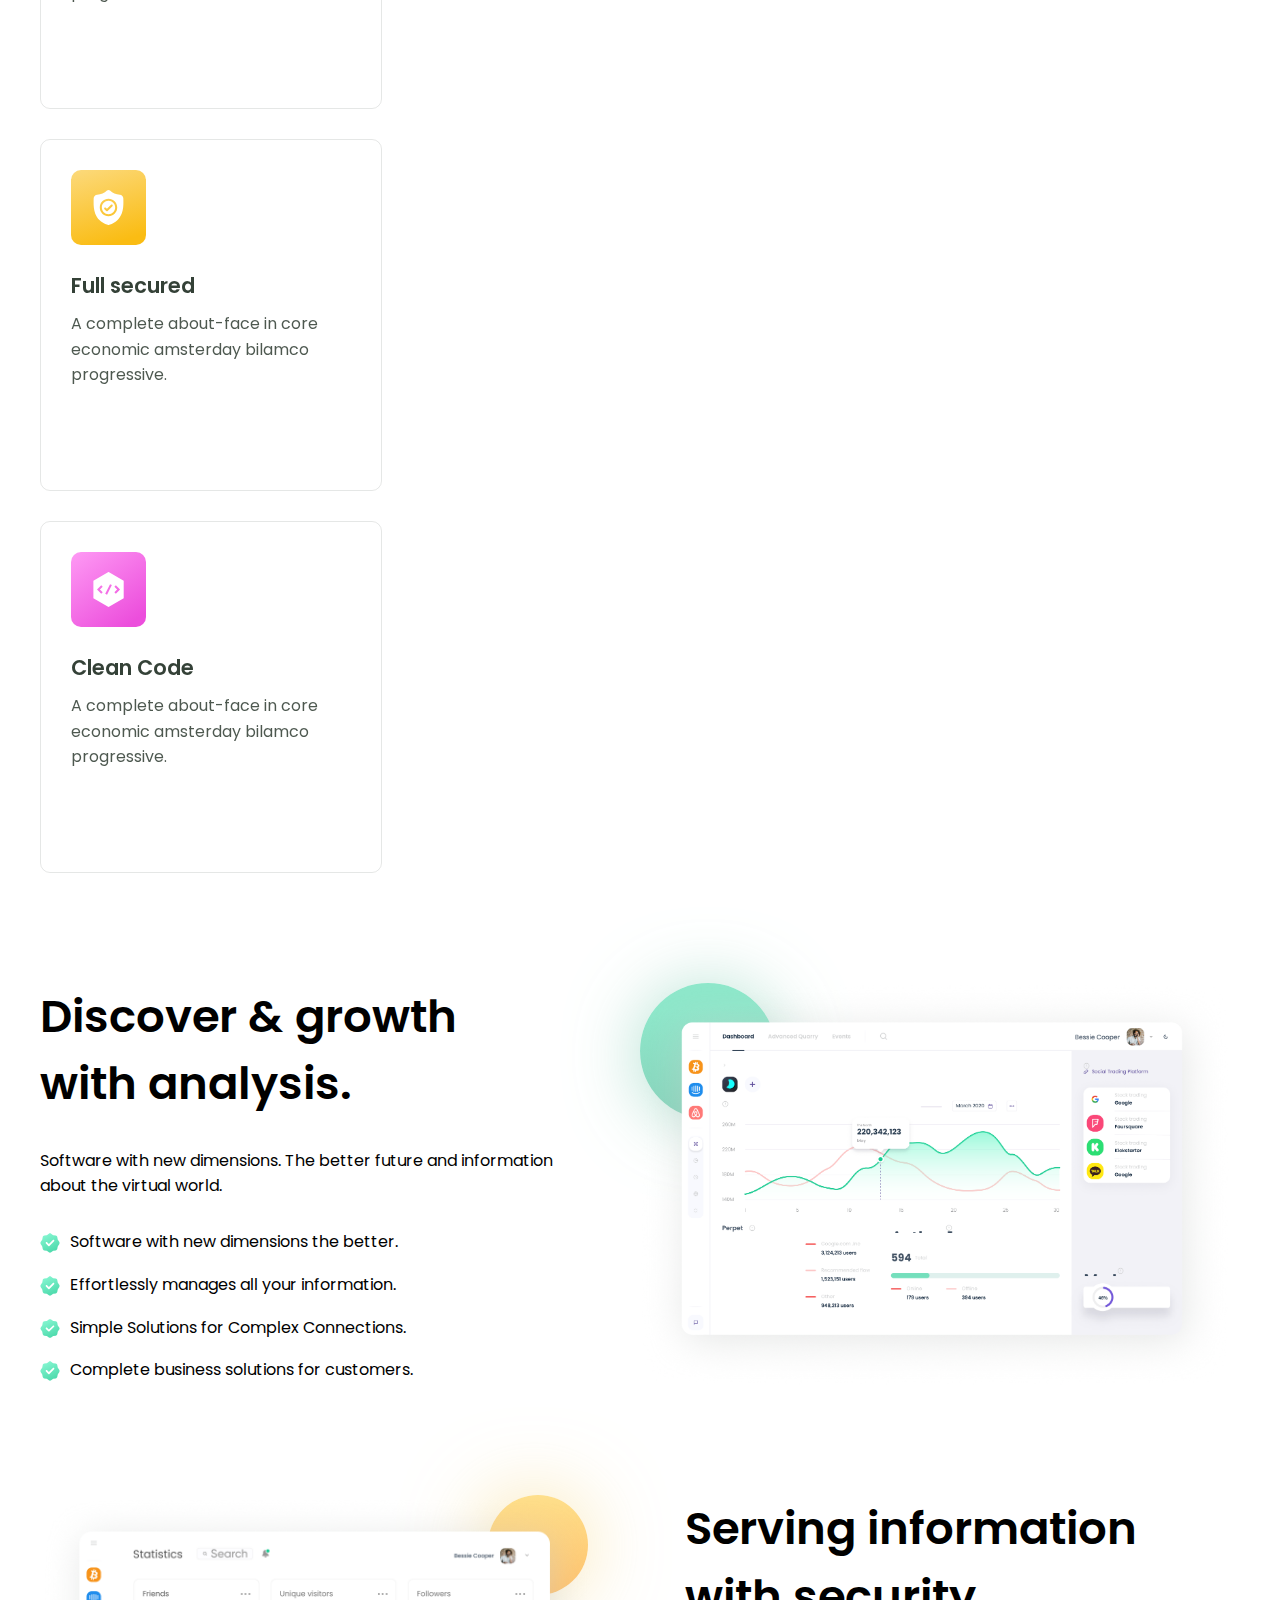
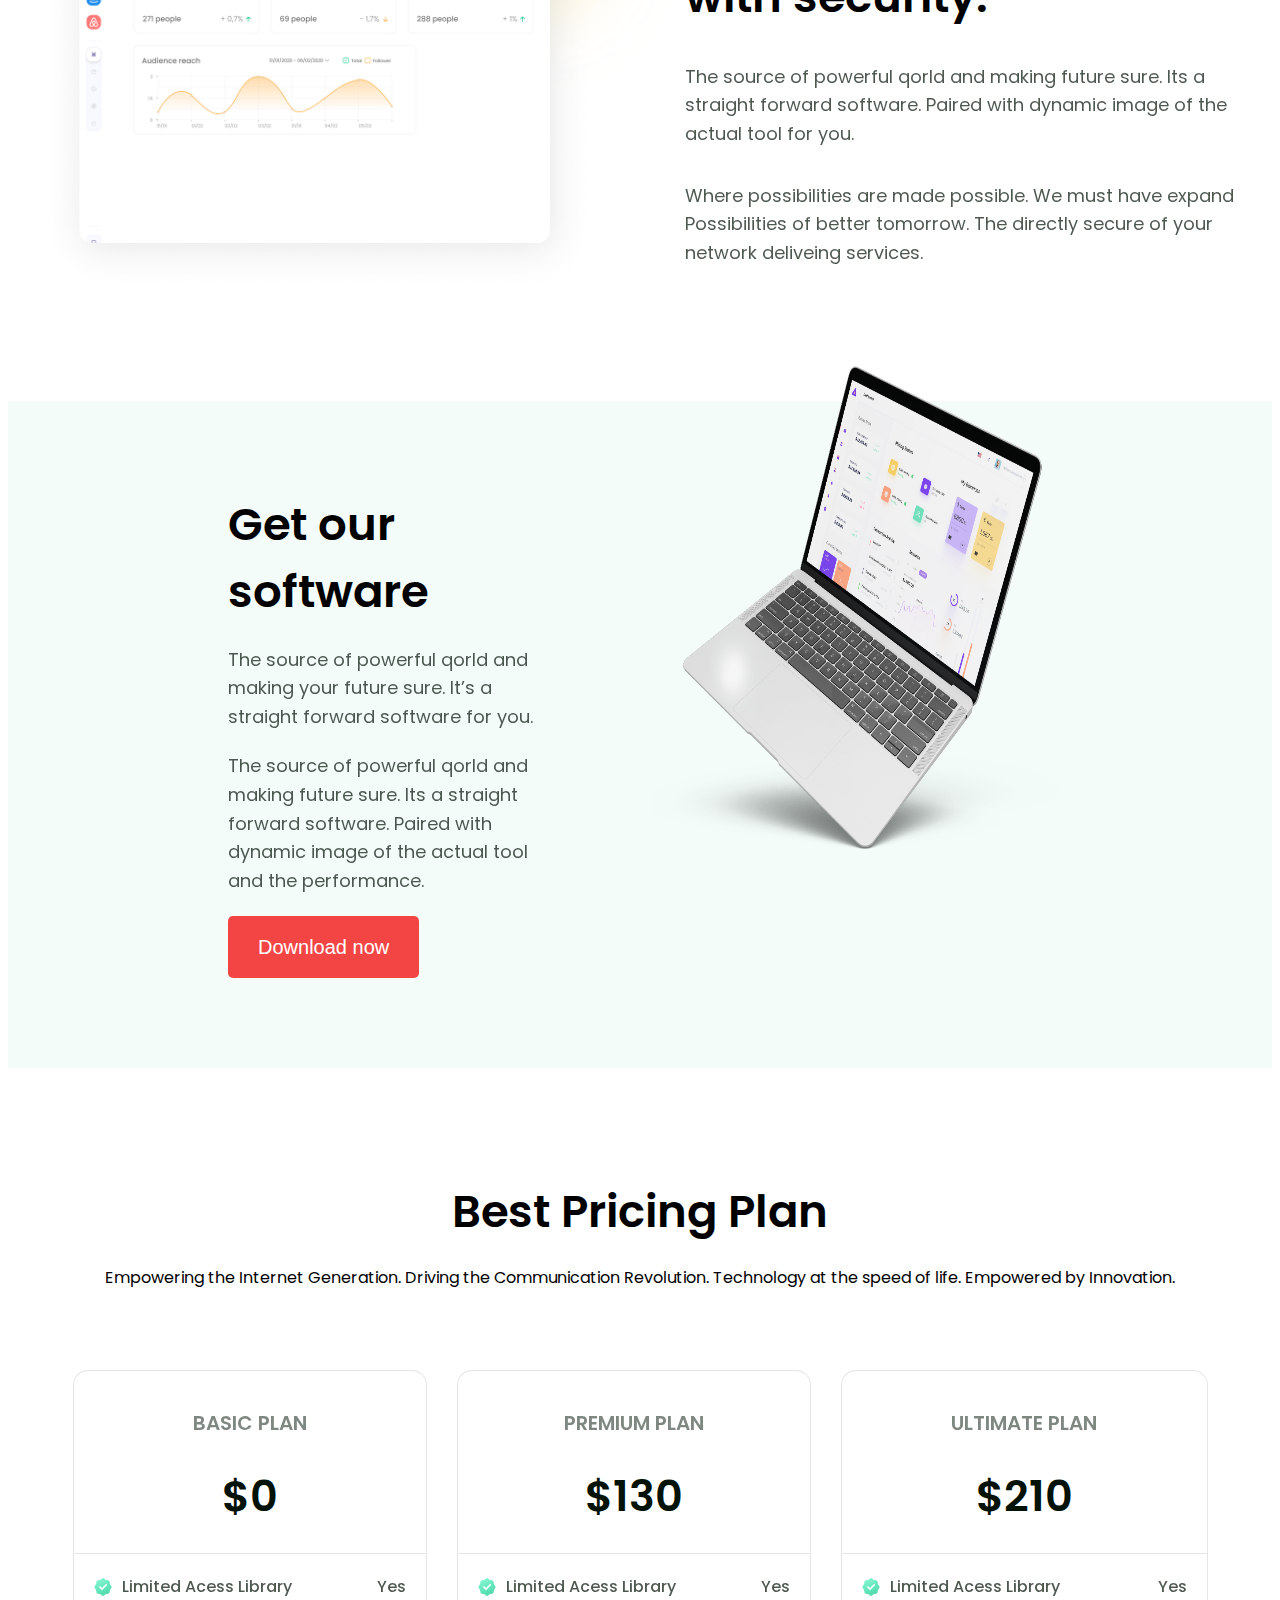
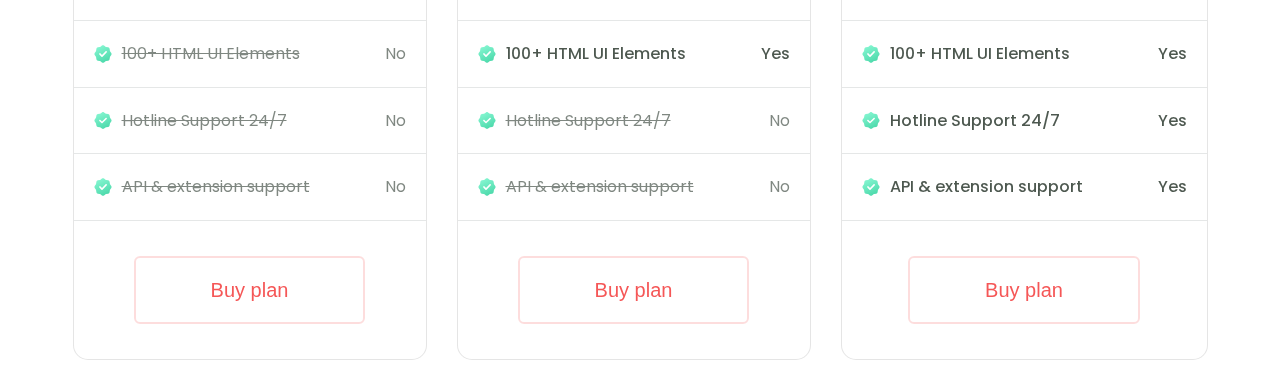
==== commit fc00d7fc: "add prices section" ====
--- a/index.html
+++ b/index.html
@@ -171,10 +171,6 @@
 					</div>
 					<div class="feature__right">
 						<img class="feature__image" src="/img/feature/img02.png" alt="">
-						<!--<img class="feature__image feature__image&#45;&#45;position feature__image&#45;&#45;position-left"-->
-						<!--     src="/img/feature/img02.png" alt="">-->
-						<!--<img class="feature__image feature__image&#45;&#45;position feature__image&#45;&#45;position-right"-->
-						<!--     src="/img/feature/img03.png" alt="">-->
 					</div>
 				</div>
 			</section>
@@ -218,10 +214,137 @@
 						</p>
 						<button class="software__button">Download now</button>
 					</div>
-
-					<!--<div class="software__right">-->
-					<img class="software__image" src="/img/software/laptop.png" alt="laptop image">
-					<!--</div>-->
+					<div class="software__right">
+						<img class="software__image" src="/img/software/laptop.png" alt="laptop image">
+					</div>
+				</div>
+			</section>
+
+			<section class="section">
+				<div class="container price">
+					<h2 class="section__title">Best Pricing Plan</h2>
+					<p class="price__text">
+						Empowering the Internet Generation. Driving the Communication Revolution.
+						Technology at the speed of life. Empowered by Innovation.
+					</p>
+					<ul class="cards">
+						<li class="card">
+							<p class="card__title">Basic Plan</p>
+							<p class="card__price">$0</p>
+							<ul class="card__list">
+								<li class="card__item">
+									<div class="card__item--wrap">
+										<img src="./img/feature/Star.svg" width="18" height="18" alt="Star icon">
+										<p class="card__text">Limited Acess Library</p>
+									</div>
+									<p class="card__text">Yes</p>
+								</li>
+
+								<li class="card__item">
+									<div class="card__item--wrap">
+										<img src="./img/feature/Star.svg" width="18" height="18" alt="Star icon">
+										<p class="card__text card__text--opacity card__text--crossed-out">100+ HTML UI Elements</p>
+									</div>
+									<p class="card__text card__text--opacity">No</p>
+								</li>
+
+								<li class="card__item">
+									<div class="card__item--wrap">
+										<img src="./img/feature/Star.svg" width="18" height="18" alt="Star icon">
+										<p class="card__text card__text--opacity card__text--crossed-out">Hotline Support 24/7</p>
+									</div>
+									<p class="card__text card__text--opacity">No</p>
+								</li>
+
+								<li class="card__item">
+									<div class="card__item--wrap">
+										<img src="./img/feature/Star.svg" width="18" height="18" alt="Star icon">
+										<p class="card__text card__text--opacity card__text--crossed-out">API & extension support</p>
+									</div>
+									<p class="card__text card__text--opacity">No</p>
+								</li>
+							</ul>
+							<button class="card__button" type="button">Buy plan</button>
+						</li>
+
+						<li class="card">
+							<p class="card__title">Premium Plan</p>
+							<p class="card__price">$130</p>
+							<ul class="card__list">
+								<li class="card__item">
+									<div class="card__item--wrap">
+										<img src="./img/feature/Star.svg" width="18" height="18" alt="Star icon">
+										<p class="card__text">Limited Acess Library</p>
+									</div>
+									<p class="card__text">Yes</p>
+								</li>
+
+								<li class="card__item">
+									<div class="card__item--wrap">
+										<img src="./img/feature/Star.svg" width="18" height="18" alt="Star icon">
+										<p class="card__text">100+ HTML UI Elements</p>
+									</div>
+									<p class="card__text">Yes</p>
+								</li>
+
+								<li class="card__item">
+									<div class="card__item--wrap">
+										<img src="./img/feature/Star.svg" width="18" height="18" alt="Star icon">
+										<p class="card__text card__text--opacity card__text--crossed-out">Hotline Support 24/7</p>
+									</div>
+									<p class="card__text card__text--opacity">No</p>
+								</li>
+
+								<li class="card__item">
+									<div class="card__item--wrap">
+										<img src="./img/feature/Star.svg" width="18" height="18" alt="Star icon">
+										<p class="card__text card__text--opacity card__text--crossed-out">API & extension support</p>
+									</div>
+									<p class="card__text card__text--opacity">No</p>
+								</li>
+							</ul>
+							<button class="card__button" type="button">Buy plan</button>
+						</li>
+
+						<li class="card">
+							<p class="card__title">Ultimate Plan</p>
+							<p class="card__price">$210</p>
+							<ul class="card__list">
+								<li class="card__item">
+									<div class="card__item--wrap">
+										<img src="./img/feature/Star.svg" width="18" height="18" alt="Star icon">
+										<p class="card__text">Limited Acess Library</p>
+									</div>
+									<p class="card__text">Yes</p>
+								</li>
+
+								<li class="card__item">
+									<div class="card__item--wrap">
+										<img src="./img/feature/Star.svg" width="18" height="18" alt="Star icon">
+										<p class="card__text">100+ HTML UI Elements</p>
+									</div>
+									<p class="card__text">Yes</p>
+								</li>
+
+								<li class="card__item">
+									<div class="card__item--wrap">
+										<img src="./img/feature/Star.svg" width="18" height="18" alt="Star icon">
+										<p class="card__text">Hotline Support 24/7</p>
+									</div>
+									<p class="card__text">Yes</p>
+								</li>
+
+								<li class="card__item">
+									<div class="card__item--wrap">
+										<img src="./img/feature/Star.svg" width="18" height="18" alt="Star icon">
+										<p class="card__text">API & extension support</p>
+									</div>
+									<p class="card__text">Yes</p>
+								</li>
+							</ul>
+							<button class="card__button" type="button">Buy plan</button>
+						</li>
+					</ul>
 				</div>
 			</section>
 		</main>
--- a/styles/styles.css
+++ b/styles/styles.css
@@ -499,7 +499,6 @@
 /*        -------SOFTWARE-------        */
 
 .software {
-    position: relative;
     display: flex;
     padding: 90px 220px;
     background: rgba(142, 230, 201, 0.1);
@@ -533,10 +532,127 @@
     border: none;
 }
 
+.software__right {
+    position: relative;
+    width: 800px;
+}
+
 .software__image {
     position: absolute;
     right: -60px;
-    top: -75px;
+    top: -150px;
     width: 800px;
     height: 550px;
 }
+
+
+/*     --------------PRICE--------------  */
+
+.price {
+    text-align: center;
+}
+
+.price__text {
+    margin-top: 20px;
+}
+
+.cards {
+    display: flex;
+    justify-content: center;
+    gap: 30px;
+    margin-top: 80px;
+}
+
+.card {
+    display: flex;
+    flex-direction: column;
+    gap: 35px;
+    /*padding: 35px 30px;*/
+    padding: 35px 0;
+    background: #FFFFFF;
+    border: 1px solid rgba(0, 0, 0, 0.1);
+    border-radius: 15px;
+    transition: box-shadow 250ms linear;
+}
+
+.card:hover {
+    box-shadow: 0px 20px 100px rgba(2, 18, 6, 0.15);
+}
+
+.card__item {
+    display: flex;
+    gap: 75px;
+    justify-content: space-between;
+    padding: 20px;
+    border-top: 1px solid rgba(1, 18, 18, 0.1);
+}
+
+.card__item:last-child {
+    border-bottom: 1px solid rgba(1, 18, 18, 0.1);
+    /*margin-bottom: 40px;*/
+}
+
+.card__item--wrap {
+    display: flex;
+    gap: 10px;
+}
+
+.card__title {
+    font-weight: 600;
+    font-size: 20px;
+    line-height: 1.7;
+    /*text-align: center;*/
+    text-transform: uppercase;
+    color: #021206;
+    opacity: 0.5;
+}
+
+.card__price {
+    font-weight: 600;
+    font-size: 43px;
+    line-height: 1.0;
+    /*text-align: center;*/
+    color: #021206;
+}
+
+
+.card__text {
+    font-weight: 500;
+    font-size: 16px;
+    line-height: 1.6;
+    color: #021206;
+    opacity: 0.7;
+}
+
+.card__text--crossed-out {
+    text-decoration-line: line-through;
+}
+
+.card__text--opacity {
+    font-weight: 400;
+    font-size: 16px;
+    line-height: 1.6;
+    color: #021206;
+    opacity: 0.5;
+}
+
+.card__button {
+    margin: 0 auto;
+    padding: 15px 75px;
+    font-weight: 500;
+    font-size: 20px;
+    line-height: 1.7;
+    text-align: center;
+    color: #F44545;
+    background: transparent;
+    opacity: 0.9;
+    border: 2px solid rgba(244, 69, 69, 0.2);
+    border-radius: 6px;
+    cursor: pointer;
+    transition: all 250ms linear;
+}
+
+.card__button:hover {
+    background: #F55454;
+    color: #FFFFFF;
+}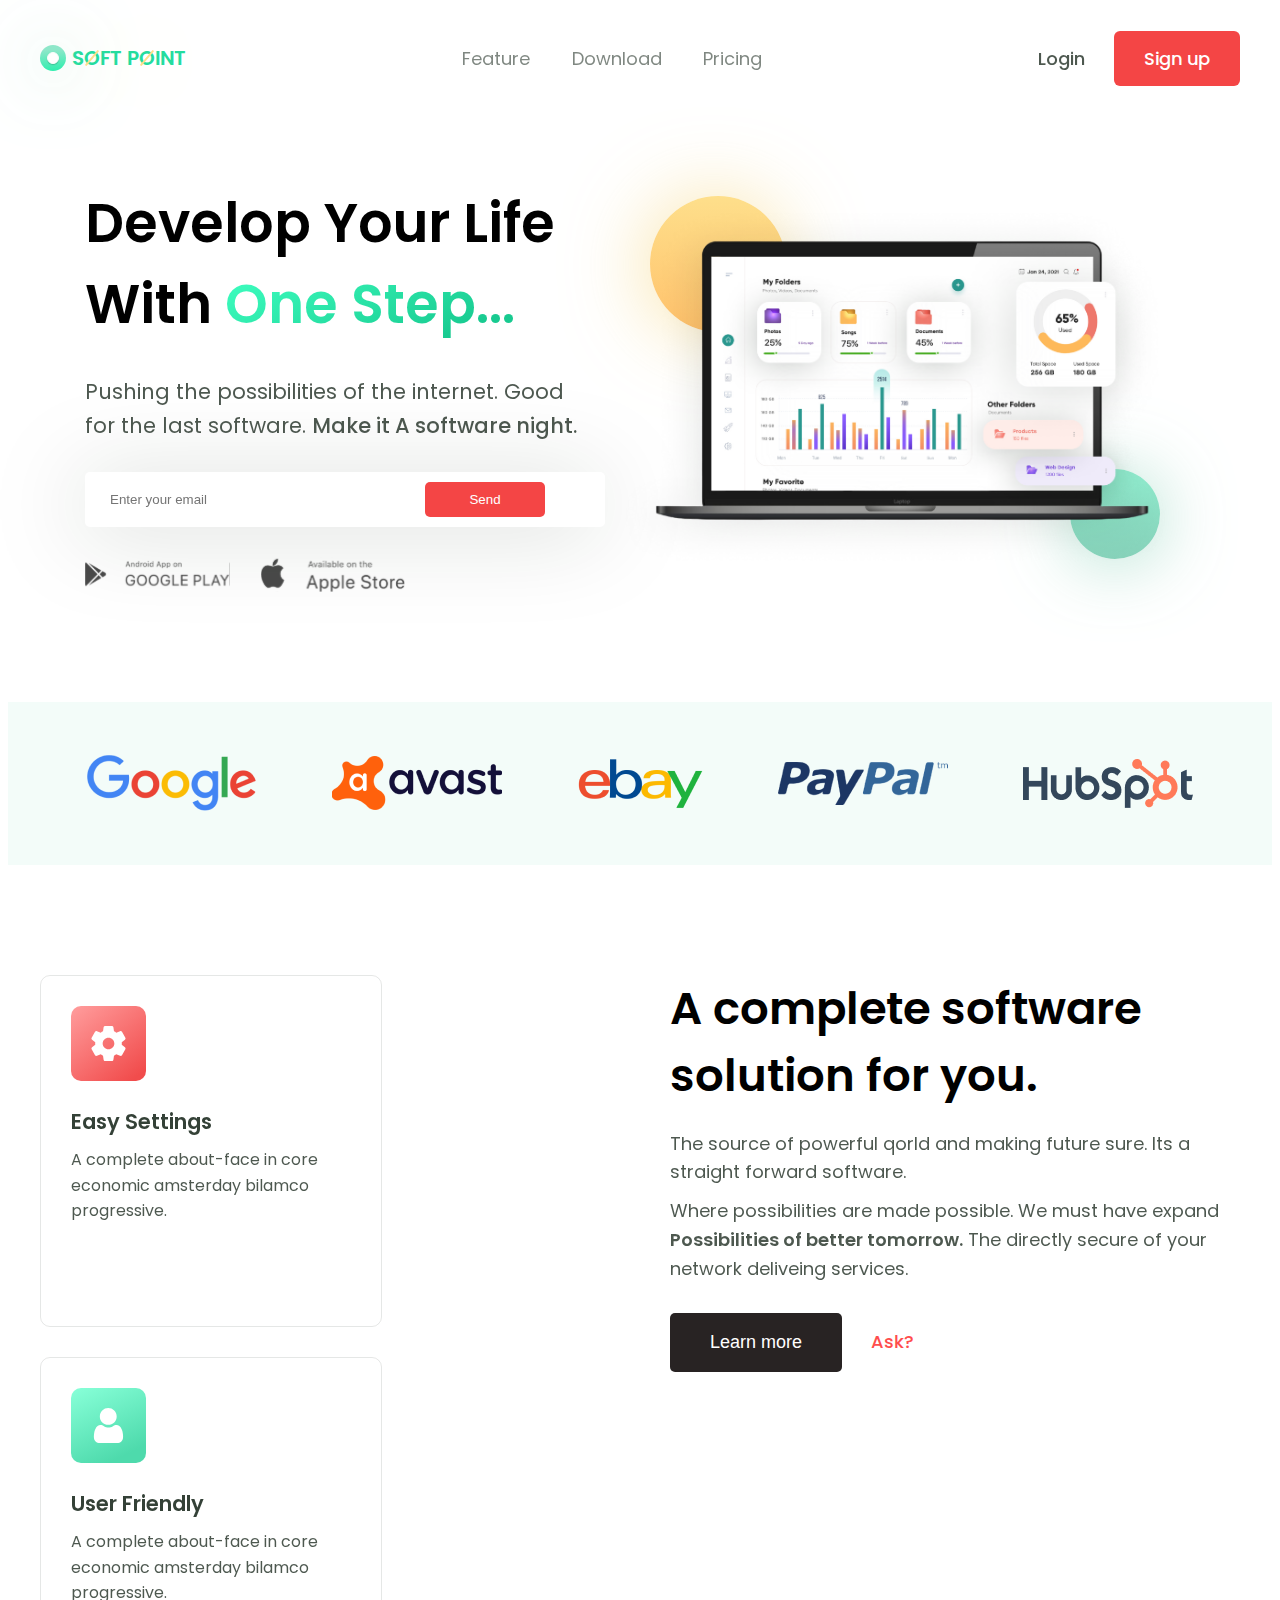
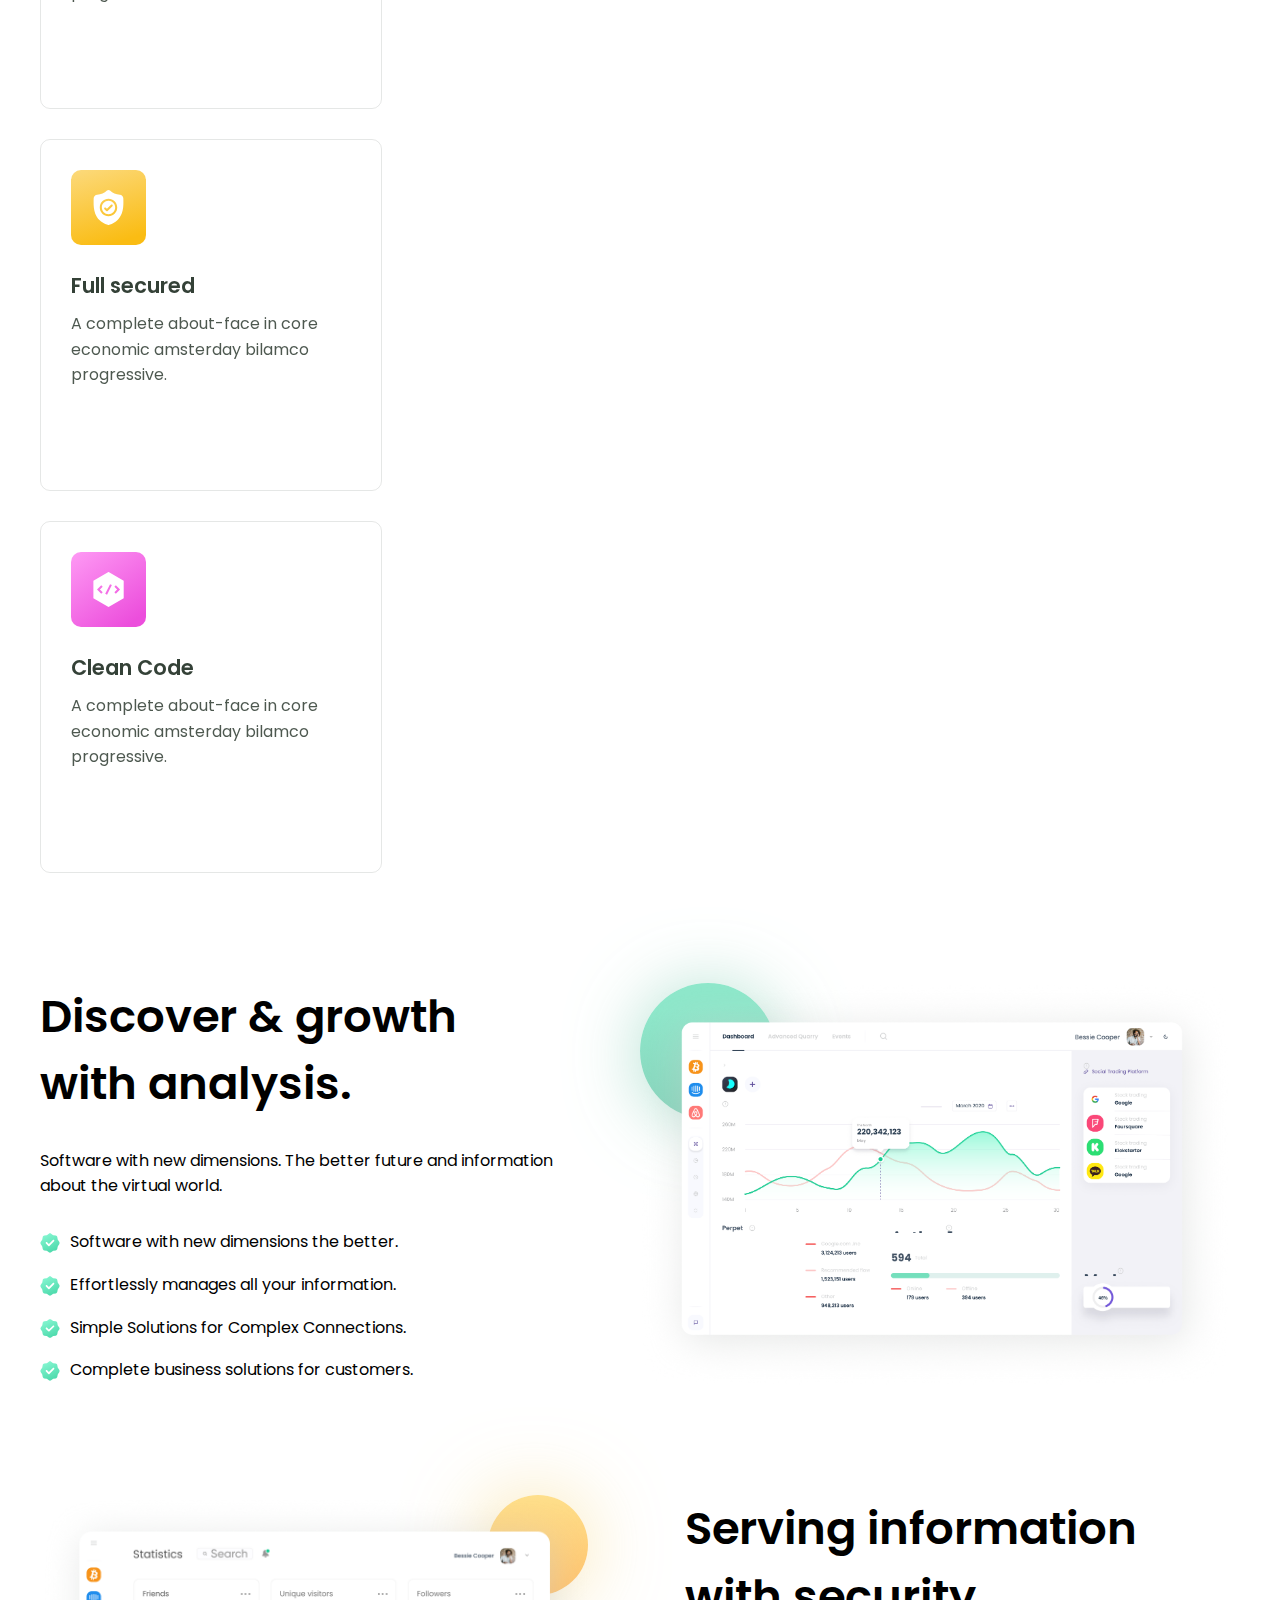
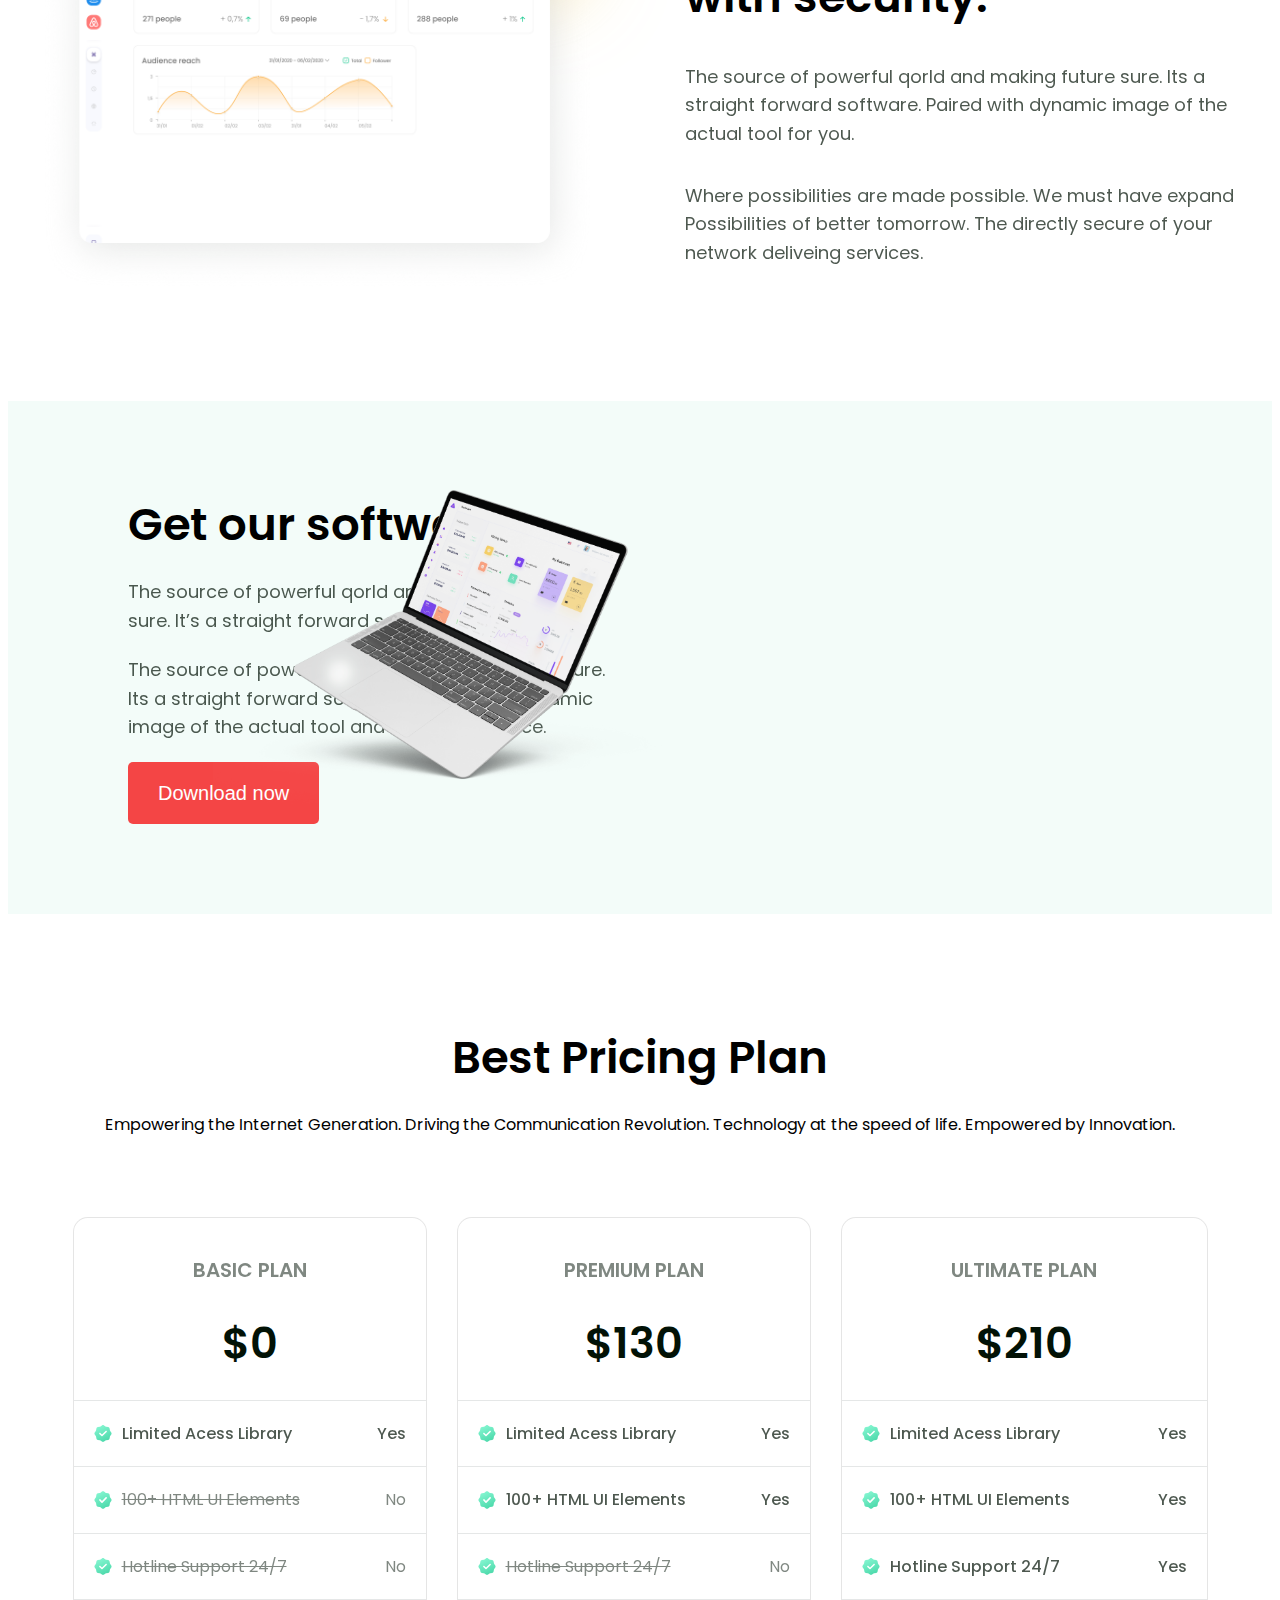
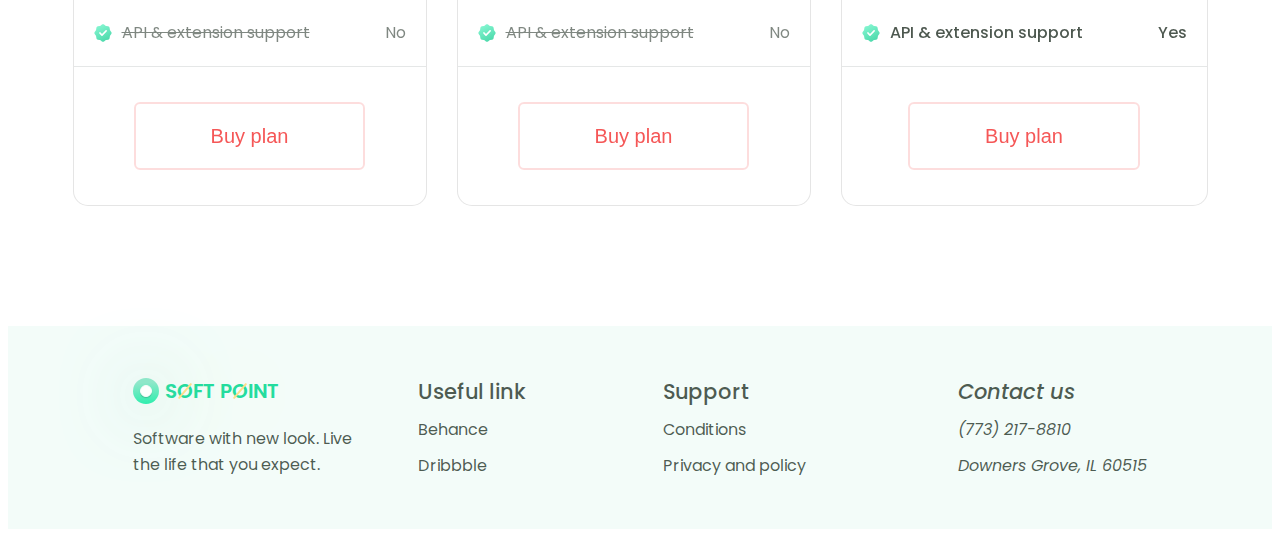
==== commit e9dab075: "page done" ====
--- a/index.html
+++ b/index.html
@@ -213,9 +213,11 @@
 							Paired with dynamic image of the actual tool and the performance.
 						</p>
 						<button class="software__button">Download now</button>
-					</div>
+						<img class="software__image" src="/img/software/laptop.png" alt="laptop image">
+					</div>
+					<!--<img class="software__image" src="/img/software/laptop.png" alt="laptop image">-->
 					<div class="software__right">
-						<img class="software__image" src="/img/software/laptop.png" alt="laptop image">
+						<!--<img class="software__image" src="/img/software/laptop.png" alt="laptop image">-->
 					</div>
 				</div>
 			</section>
@@ -348,6 +350,50 @@
 				</div>
 			</section>
 		</main>
-		<footer></footer>
+		<footer class="footer">
+			<div class="container footer__container">
+				<div class="footer__wrap">
+					<a class="logo" href="#">
+						<div class="logo__div logo__div--outer">
+							<div class="logo__div logo__div--inner"></div>
+						</div>
+						<p class="logo__text">
+							S<span class="logo__text--span">o</span>ft
+							p<span class="logo__text--span">o</span>int
+						</p>
+					</a>
+					<p class="footer__wrap--text">Software with new look. Live the life that you expect.</p>
+				</div>
+
+				<div class="footer__wrap--links">
+					<ul class="footer__list">
+						<li class="footer__item">
+							<h3 class="footer__list--title">Useful link</h3>
+							<a href="https://behance.net" class="footer__link">Behance</a>
+							<a href="https://dribbble.com" class="footer__link">Dribbble</a>
+						</li>
+
+						<li class="footer__item">
+							<h3 class="footer__list--title">Support</h3>
+							<a href="" class="footer__link">Conditions</a>
+							<a href="./privacy.html" class="footer__link">Privacy and policy</a>
+						</li>
+					</ul>
+
+					<address class="address">
+						<ul class="address__list">
+							<h3 class="footer__list--title">Contact us</h3>
+							<li class="address__item">
+								<a href="tel:7732178810" class="footer__link">(773) 217-8810</a>
+							</li>
+
+							<li class="address__item">
+								<a href="https://goo.gl/maps/SdaMFDo46hNj24x1A" class="footer__link">Downers Grove, IL 60515</a>
+							</li>
+						</ul>
+					</address>
+				</div>
+			</div>
+		</footer>
 	</body>
 </html>--- a/styles/styles.css
+++ b/styles/styles.css
@@ -499,9 +499,9 @@
 /*        -------SOFTWARE-------        */
 
 .software {
-    display: flex;
-    padding: 90px 220px;
-    background: rgba(142, 230, 201, 0.1);
+    /*display: flex;*/
+    /*position: relative;*/
+    padding: 90px 120px;
     max-width: 100%;
     background: rgba(142, 230, 201, 0.1);
 }
@@ -510,6 +510,7 @@
     display: flex;
     flex-wrap: wrap;
     gap: 20px;
+    position: relative;
     width: 480px;
 }
 
@@ -539,10 +540,10 @@
 
 .software__image {
     position: absolute;
-    right: -60px;
-    top: -150px;
+    right: -85px;
+    bottom: 20px;
     width: 800px;
-    height: 550px;
+    height: auto;
 }
 
 
@@ -550,6 +551,7 @@
 
 .price {
     text-align: center;
+    margin-bottom: 120px;
 }
 
 .price__text {
@@ -576,7 +578,7 @@
 }
 
 .card:hover {
-    box-shadow: 0px 20px 100px rgba(2, 18, 6, 0.15);
+    box-shadow: 0 20px 100px rgba(2, 18, 6, 0.15);
 }
 
 .card__item {
@@ -655,4 +657,69 @@
 .card__button:hover {
     background: #F55454;
     color: #FFFFFF;
+}
+
+
+/*     -------------FOOTER-----------      */
+
+.footer__container {
+    display: flex;
+    max-width: 100%;
+    /*margin: 0 auto;*/
+    justify-content: center;
+    gap: 50px;
+    padding: 50px 0;
+    background: rgba(142, 230, 201, 0.1);
+}
+
+.footer__wrap {
+    display: flex;
+    flex-direction: column;
+    width: 235px;
+    gap: 20px;
+}
+
+.footer__wrap--text {
+    font-weight: 400;
+    font-size: 16px;
+    line-height: 1.6;
+    color: rgba(2, 18, 6, 0.7);
+}
+
+.footer__wrap--links {
+    display: flex;
+    gap: 150px;
+}
+
+.footer__list {
+    display: flex;
+    gap: 100px
+    /*justify-content: space-between;*/
+}
+
+.footer__list--title {
+    font-weight: 500;
+    font-size: 21px;
+    line-height: 1.5;
+    color: rgba(2, 18, 6, 0.7);
+}
+
+.footer__item {
+    width: 145px;
+    display: flex;
+    flex-direction: column;
+    gap: 10px;
+}
+
+.footer__link {
+    font-weight: 400;
+    font-size: 16px;
+    line-height: 1.6;
+    color: rgba(2, 18, 6, 0.7);
+}
+
+.address__list {
+    display: flex;
+    flex-direction: column;
+    gap: 10px
 }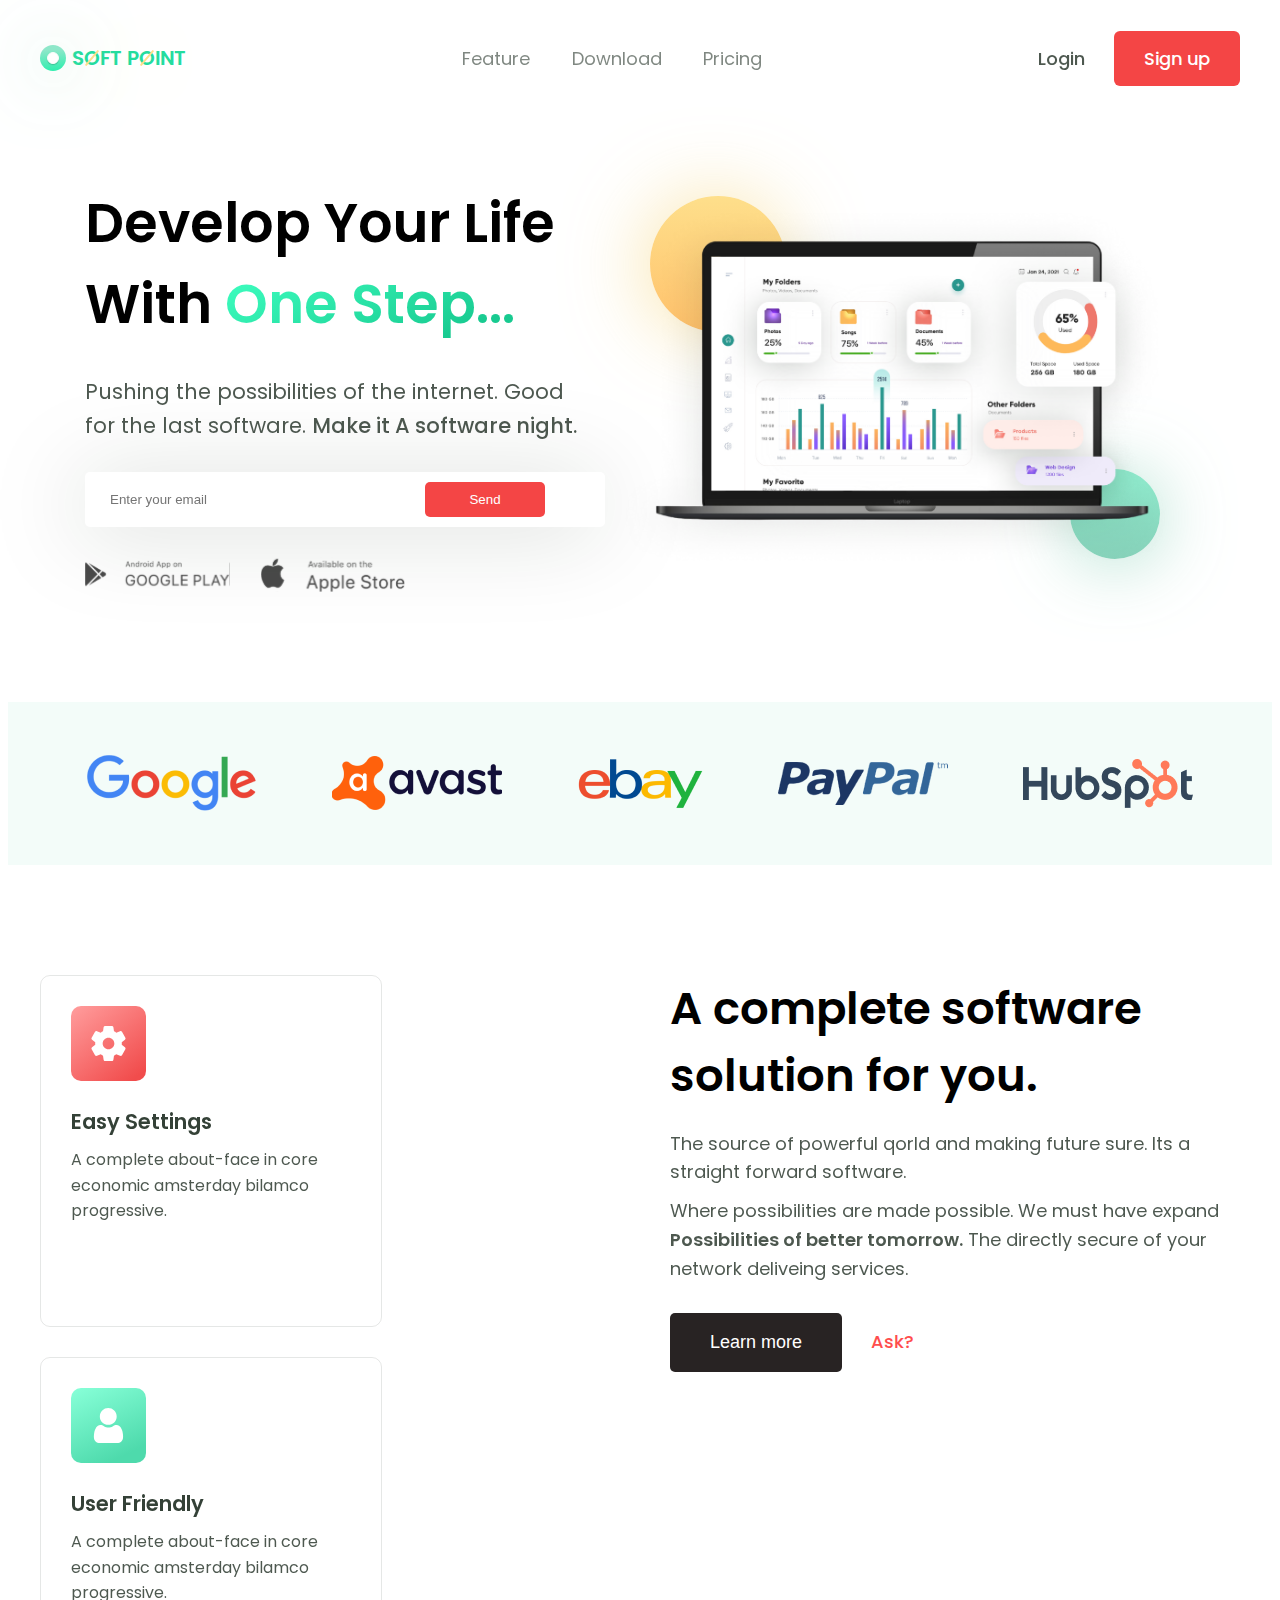
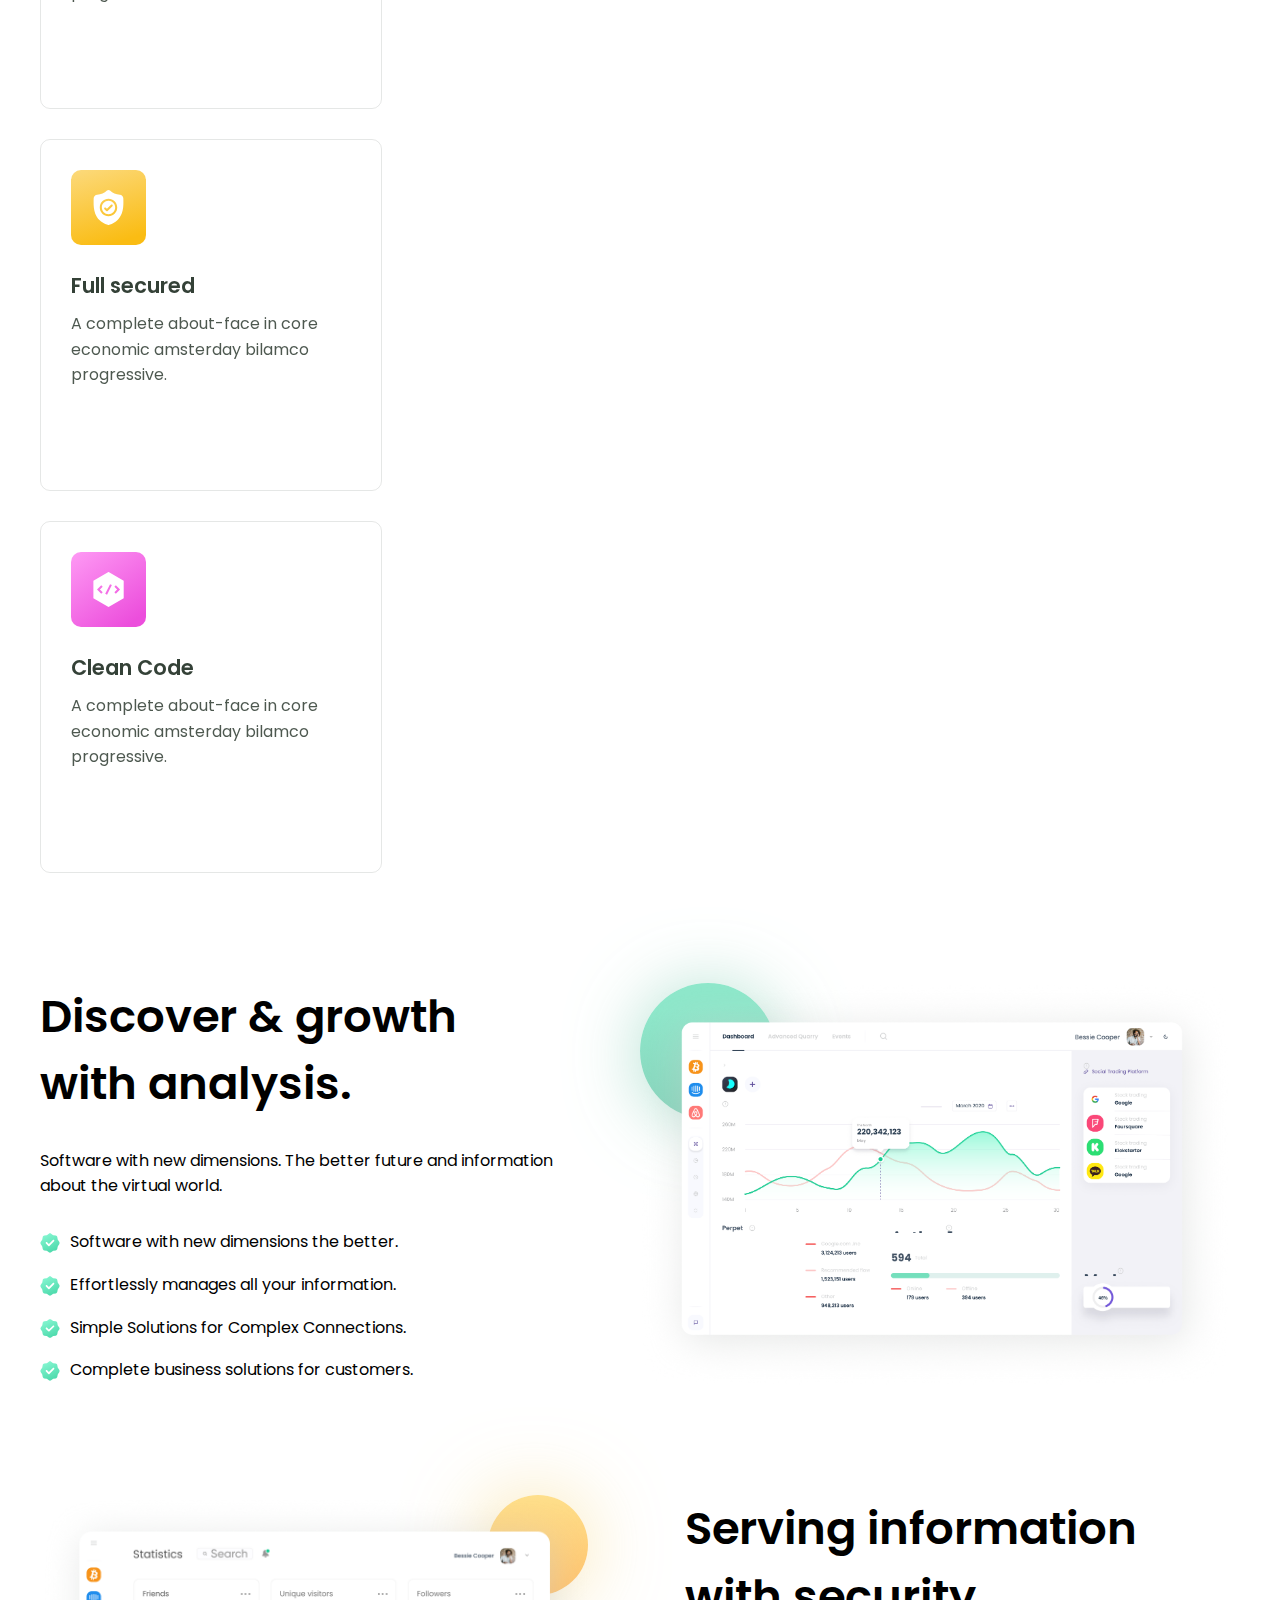
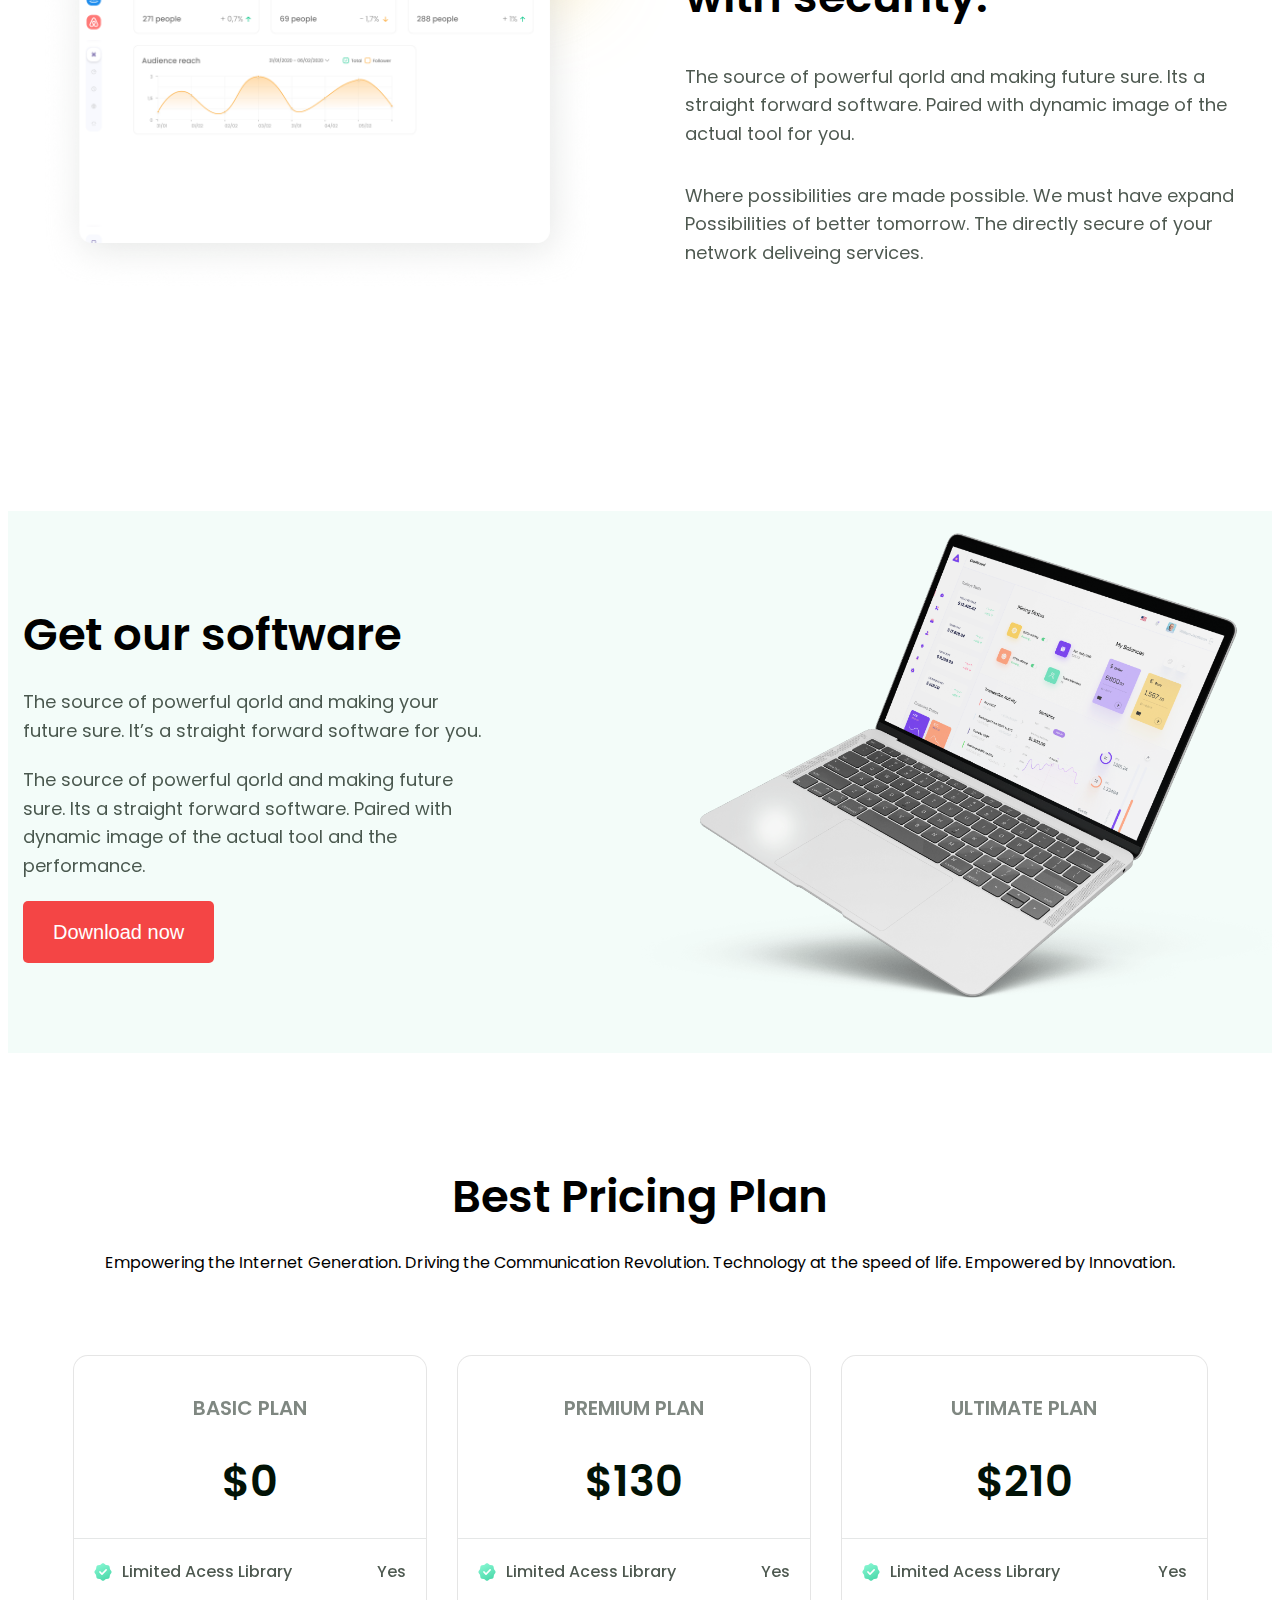
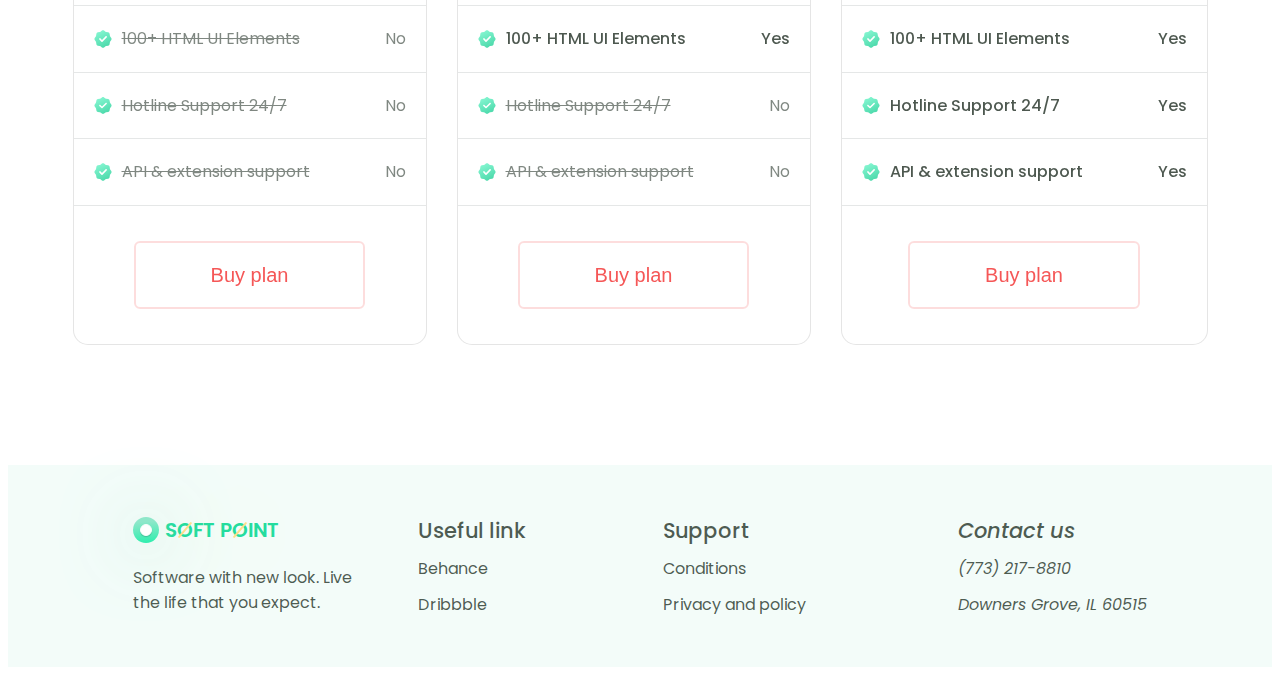
==== commit 4af24534: "fix image in software section" ====
--- a/index.html
+++ b/index.html
@@ -175,7 +175,7 @@
 				</div>
 			</section>
 
-			<section class="section">
+			<section class="section section--padding-bottom">
 				<div class="container info">
 					<div class="info__left">
 						<img src="/img/info/Dashboard.png" alt="Dashboard image">
@@ -213,11 +213,12 @@
 							Paired with dynamic image of the actual tool and the performance.
 						</p>
 						<button class="software__button">Download now</button>
+						<!--<img class="software__image" src="/img/software/laptop.png" alt="laptop image">-->
+					</div>
+					<!--<img class="software__image" src="/img/software/laptop.png" alt="laptop image">-->
+
+					<div class="software__right">
 						<img class="software__image" src="/img/software/laptop.png" alt="laptop image">
-					</div>
-					<!--<img class="software__image" src="/img/software/laptop.png" alt="laptop image">-->
-					<div class="software__right">
-						<!--<img class="software__image" src="/img/software/laptop.png" alt="laptop image">-->
 					</div>
 				</div>
 			</section>
--- a/styles/styles.css
+++ b/styles/styles.css
@@ -272,7 +272,7 @@
     justify-content: center;
     align-items: center;
     gap: 75px;
-    padding: 53px 225px;
+    padding: 53px;
     max-width: 100%;
 
     background: rgba(142, 230, 201, 0.1);
@@ -456,6 +456,9 @@
 
 
 /*        --------INFO----------       */
+.section--padding-bottom {
+    padding-bottom: 110px;
+}
 
 .info {
     display: flex;
@@ -499,9 +502,12 @@
 /*        -------SOFTWARE-------        */
 
 .software {
-    /*display: flex;*/
+    display: flex;
+    justify-content: center;
+    padding-top: 90px;
+    padding-bottom: 90px;
     /*position: relative;*/
-    padding: 90px 120px;
+    /*padding: 90px 120px;*/
     max-width: 100%;
     background: rgba(142, 230, 201, 0.1);
 }
@@ -541,9 +547,33 @@
 .software__image {
     position: absolute;
     right: -85px;
-    bottom: 20px;
-    width: 800px;
+    bottom: 0px;
+    width: 700px;
     height: auto;
+}
+
+@media screen and (min-width: 1200px) {
+    .software__image {
+        right: -85px;
+        bottom: -75px;
+    }
+}
+
+@media screen and (min-width: 800px) and (max-width: 1199px) {
+    .software {
+        padding-top: 20px;
+        padding-bottom: 20px;
+    }
+
+    .software__image {
+        max-width: 800px;
+    }
+}
+
+@media screen and (min-width: 1200px) {
+    .software__image {
+        width: 800px;
+    }
 }
 
 
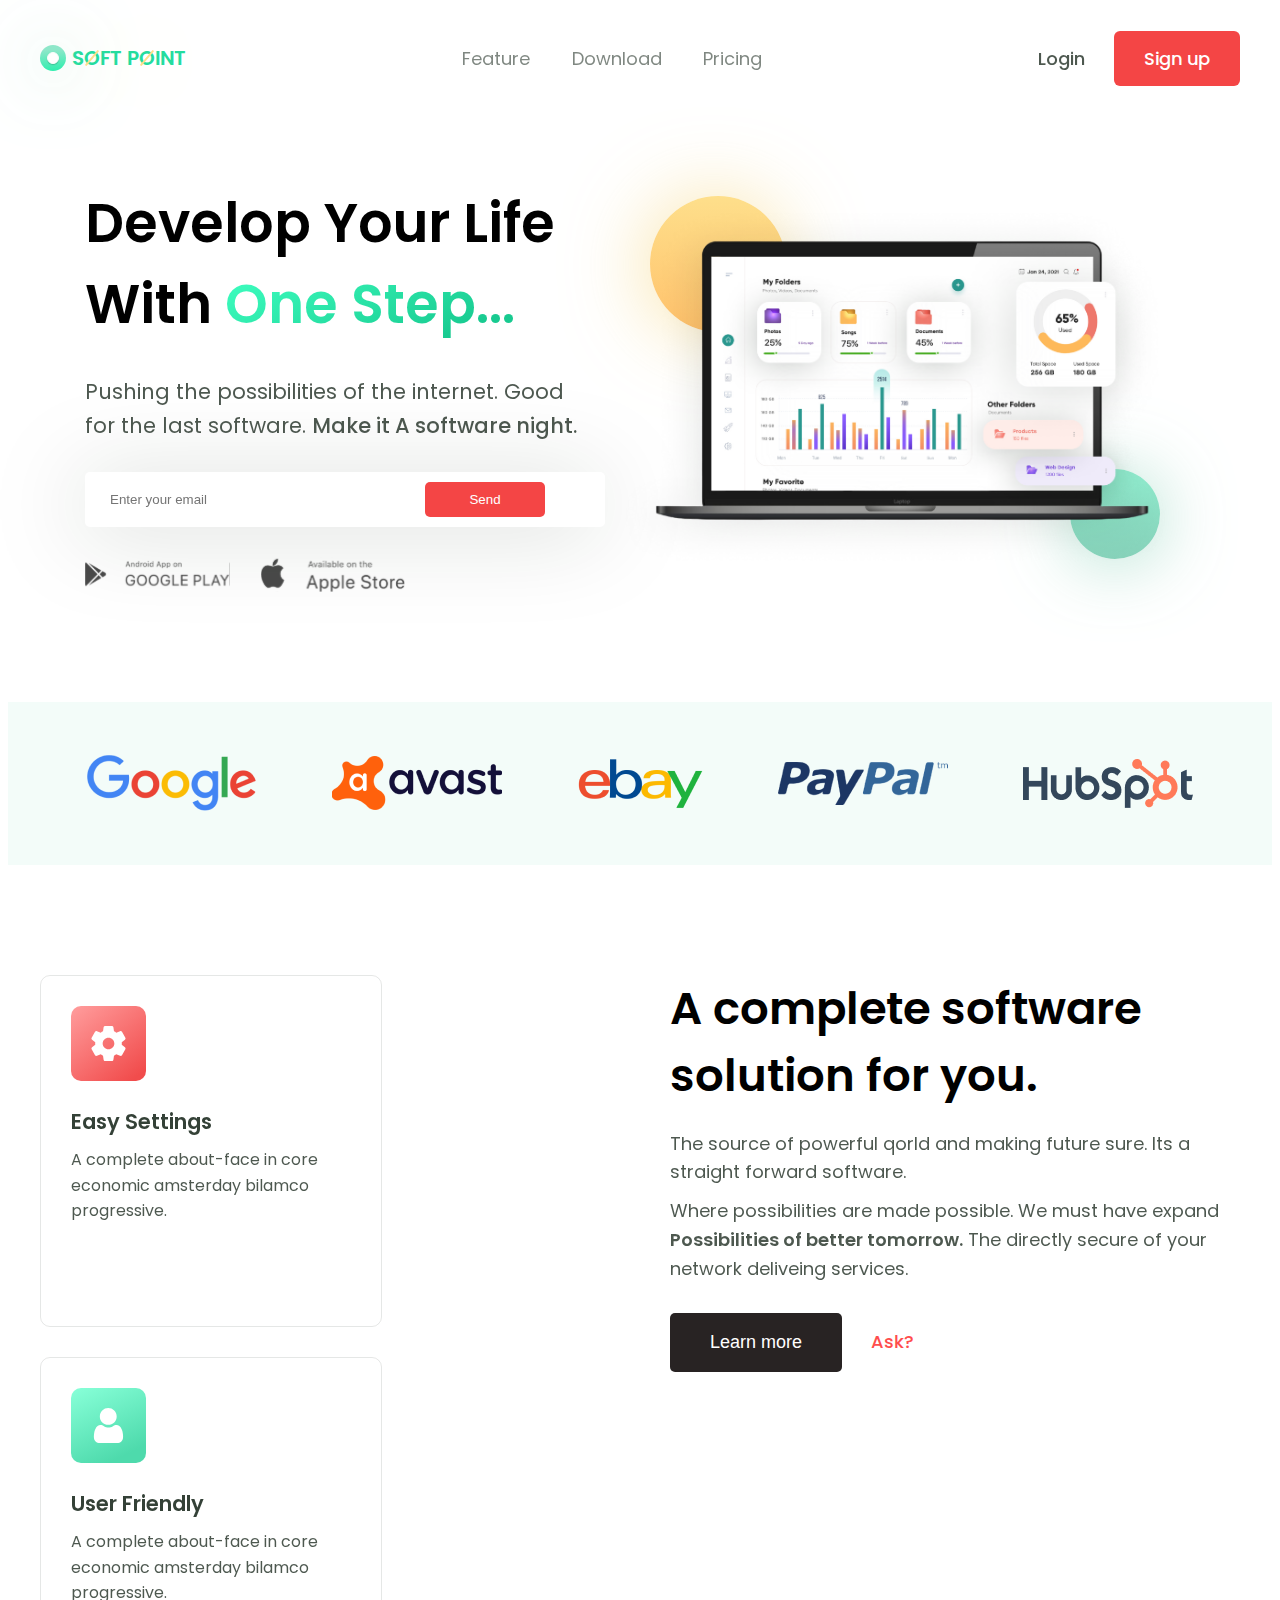
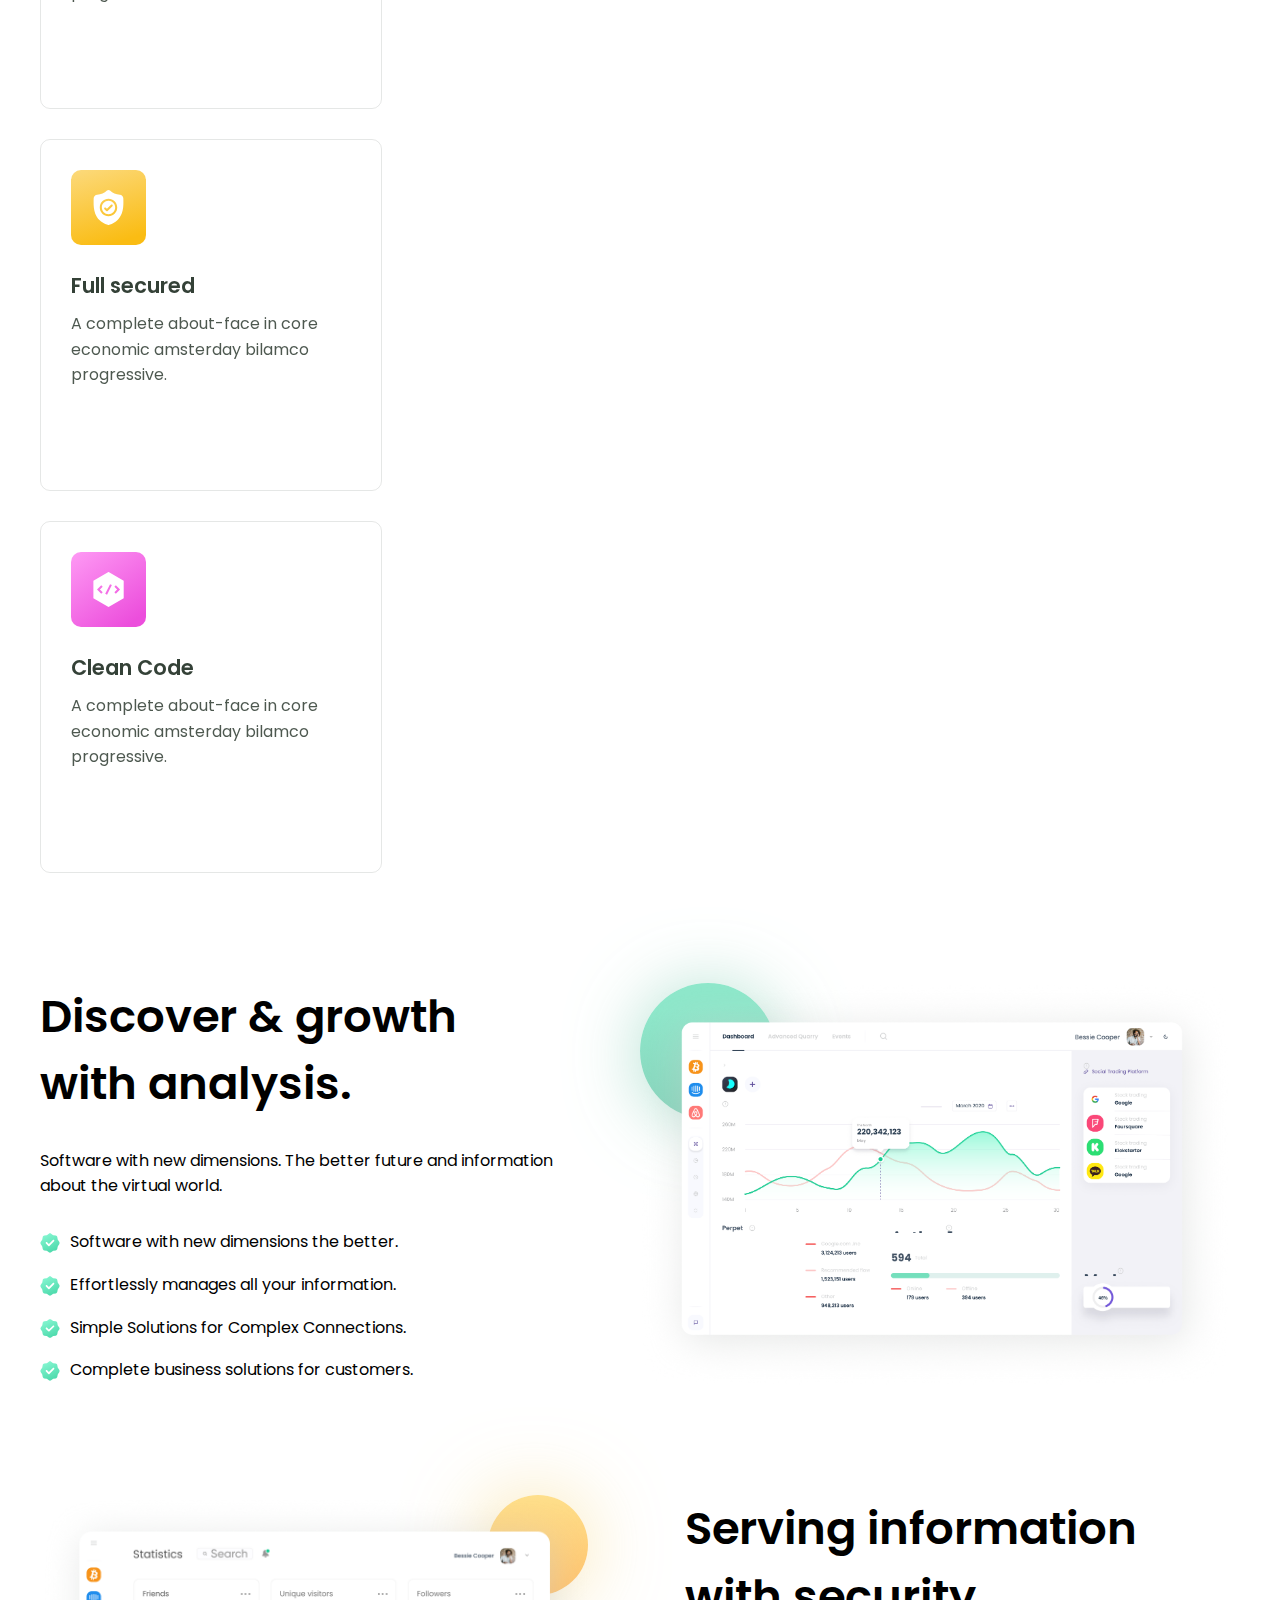
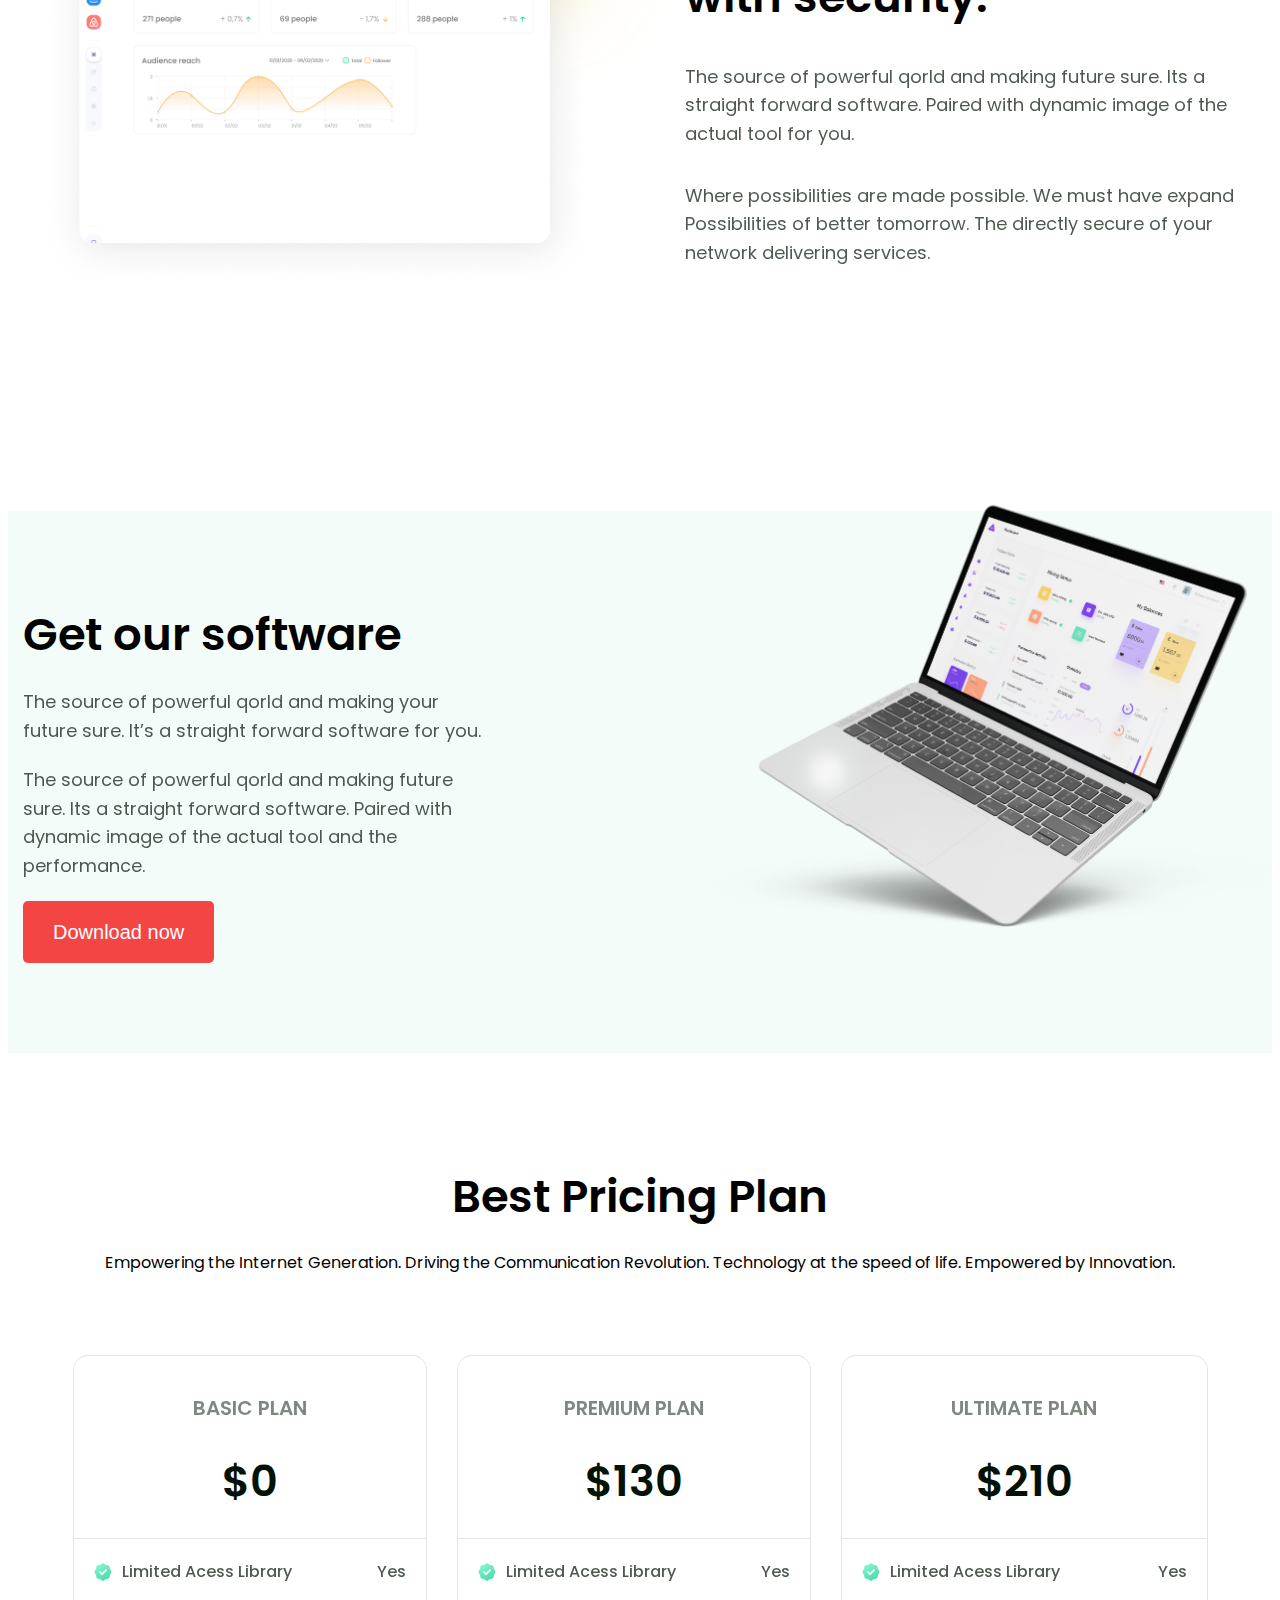
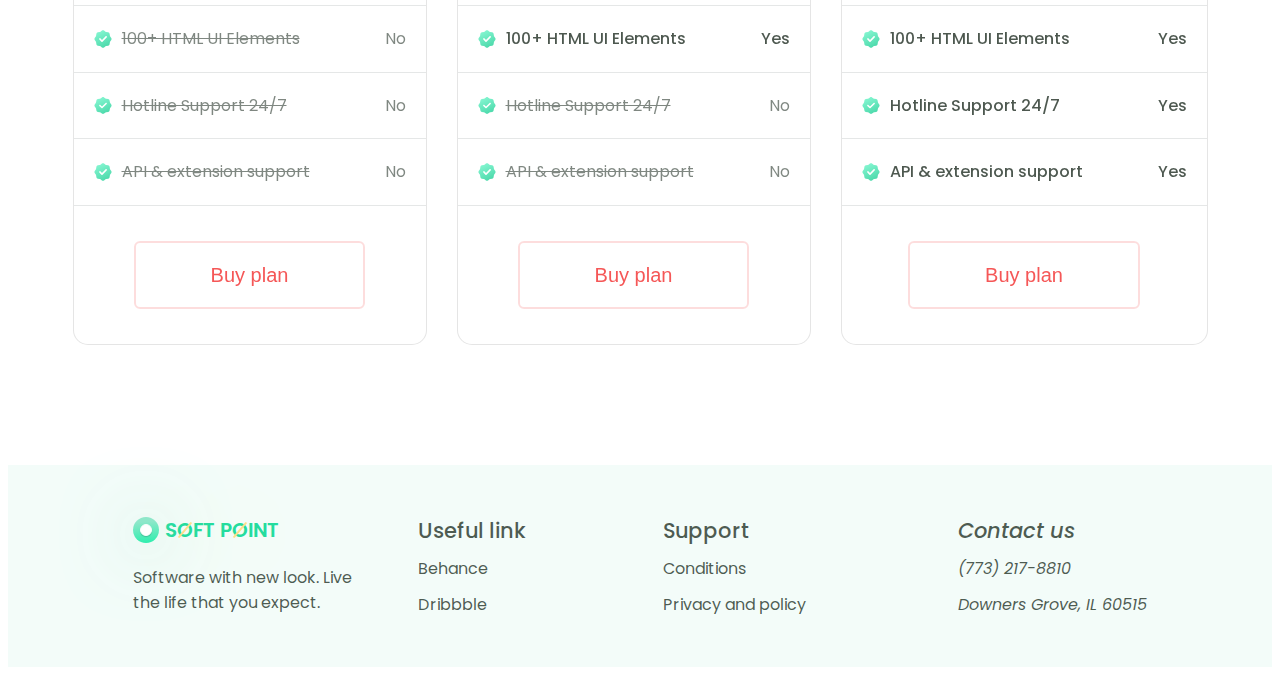
==== commit 8bc13304: "clean trash" ====
--- a/index.html
+++ b/index.html
@@ -192,7 +192,7 @@
 							<span class="info__span">
 								Possibilities of better tomorrow.
 							</span>
-							The directly secure of your network deliveing services.
+							The directly secure of your network delivering services.
 						</p>
 					</div>
 				</div>
--- a/styles/styles.css
+++ b/styles/styles.css
@@ -38,6 +38,9 @@
     padding-top: 110px;
 }
 
+
+/*          --------------HEADER--------------           */
+
 .nav {
     display: flex;
     justify-content: space-between;
@@ -52,7 +55,6 @@
     width: 300px;
     justify-content: space-between;
 }
-
 
 .nav__link {
     padding: 15px 0;
@@ -278,12 +280,6 @@
     background: rgba(142, 230, 201, 0.1);
 }
 
-@media screen and (max-width: 1199px) {
-    .companies {
-        flex-direction: column;
-    }
-}
-
 
 /*    -------SKILlS-------     */
 
@@ -439,7 +435,6 @@
     position: relative;
     width: 590px;
 }
-
 
 .feature__right::before {
     content: '';
@@ -470,6 +465,7 @@
     width: 50%;
 }
 
+
 .info__left::before {
     content: '';
     position: absolute;
@@ -481,7 +477,10 @@
     box-shadow: -4px 1px 80px rgba(246, 216, 135, 0.7);
     border-radius: 100px;
     z-index: -1;
-}
+
+
+}
+
 
 .info__text {
     font-weight: 400;
@@ -547,33 +546,9 @@
 .software__image {
     position: absolute;
     right: -85px;
-    bottom: 0px;
+    bottom: 0;
     width: 700px;
     height: auto;
-}
-
-@media screen and (min-width: 1200px) {
-    .software__image {
-        right: -85px;
-        bottom: -75px;
-    }
-}
-
-@media screen and (min-width: 800px) and (max-width: 1199px) {
-    .software {
-        padding-top: 20px;
-        padding-bottom: 20px;
-    }
-
-    .software__image {
-        max-width: 800px;
-    }
-}
-
-@media screen and (min-width: 1200px) {
-    .software__image {
-        width: 800px;
-    }
 }
 
 
